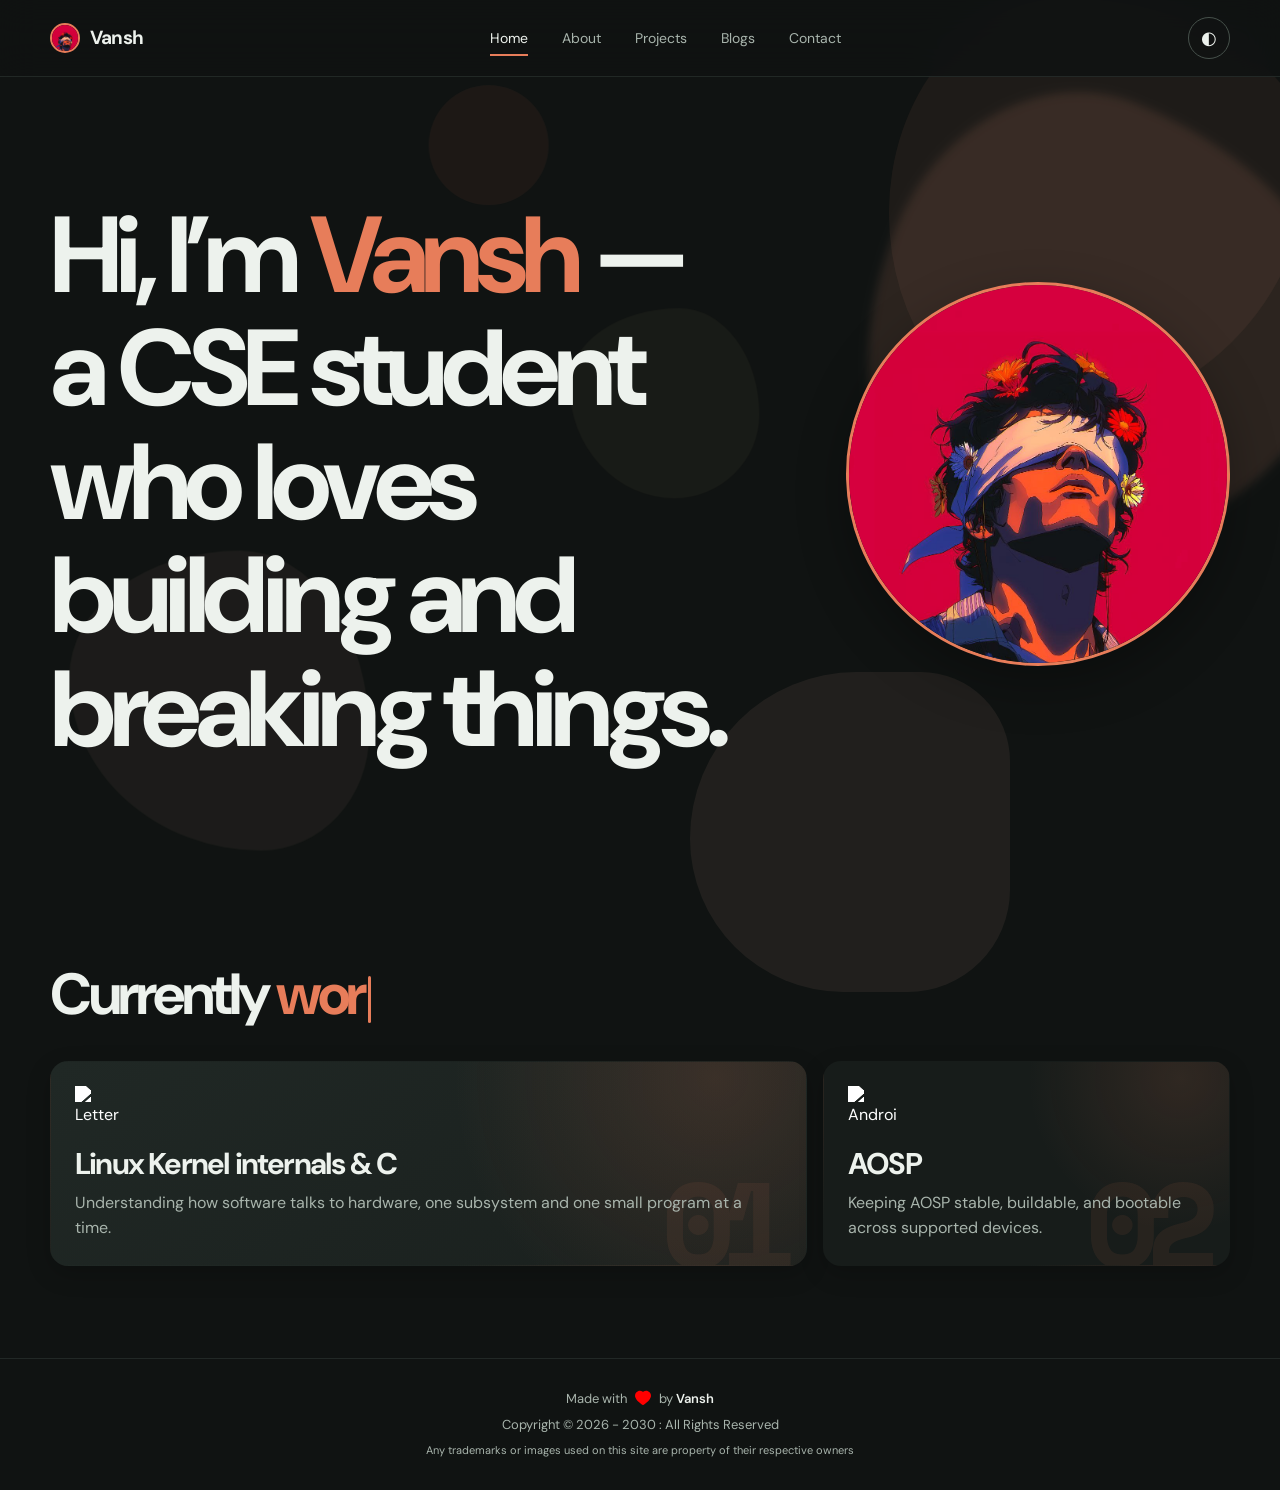
==== index.html @ 5b26e062 "feat: add pro typewriter animation to section headings - Refactor initTypewriter() into a generic da" ====
<!doctype html>
<html lang="en">
<head>
<meta charset="utf-8">
<meta name="viewport" content="width=device-width, initial-scale=1, viewport-fit=cover">
<title>Vansh</title>
<meta name="description" content="Z E U S is a systems developer learning C and Linux kernel internals.">
<meta property="og:title" content="Z E U S | Systems Developer">
<meta property="og:description" content="Diving into the Linux kernel, one C program at a time.">
<meta property="og:image" content="assets/og-image.svg">
<link rel="icon" href="assets/zeus.jpg">
<link rel="manifest" href="manifest.webmanifest">
<link rel="apple-touch-icon" href="assets/zeus.jpg">
<meta name="theme-color" content="#101312">
<link rel="preconnect" href="https://fonts.googleapis.com">
<link rel="preconnect" href="https://fonts.gstatic.com" crossorigin>
<link href="https://fonts.googleapis.com/css2?family=DM+Sans:wght@400;500;600;700&family=Space+Mono:wght@400;700&display=swap" rel="stylesheet">
<link rel="stylesheet" href="css/style.css">
</head>
<body>
<div class="preloader">
<div class="loader-mark">Loading</div>
</div>
<noscript><style>.preloader { display: none; }</style></noscript>
<header class="site-header">
<div class="container nav">
<a class="logo" href="index.html">
<img class="logo-image" src="assets/zeus.jpg" alt="">
Vansh</a>
<nav class="nav-links" aria-label="Primary">
<a href="index.html">Home</a>
<a href="about.html">About</a>
<a href="projects.html">Projects</a>
<a href="blogs.html">Blogs</a>
<a href="contact.html">Contact</a>
</nav>
<div class="nav-actions">
<button class="icon-btn theme-toggle" type="button" aria-label="Toggle light and dark theme">◐</button>
<button class="menu-btn" type="button" aria-label="Open menu" aria-expanded="false">☰</button>
</div>
</div>
</header>
<main>
<section class="hero container">
<img class="hero-profile" src="assets/zeus.jpg" alt="Zeus portrait">
<div class="hero-content">
<h1 class="reveal">Hi, I’m <span>Vansh</span> — a CSE student who loves building and breaking things.</h1>
</div>
</section>
<section class="section container">
<div class="section-head reveal">
<h2 data-typewriter='[{"text":"Currently "},{"text":"working","highlight":true},{"text":" on"}]'></h2>
</div>
<div class="current-grid">
<article class="product-card current-card feature reveal" data-index="01">
<img class="current-card-icon tech-image" src="https://cdn-icons-png.flaticon.com/128/9542/9542293.png" loading="lazy" alt="Letter C" title="Letter C" width="64" height="64">
<h3>Linux Kernel internals &amp; C</h3>
<p>Understanding how software talks to hardware, one subsystem and one small program at a time.</p>
</article>
<article class="product-card current-card reveal" data-index="02">
<img class="current-card-icon tech-image" src="https://cdn-icons-png.flaticon.com/128/25/25374.png" loading="lazy" alt="Android character symbol" title="Android character symbol" width="64" height="64">
<h3>AOSP</h3>
<p>Keeping AOSP stable, buildable, and bootable across supported devices.</p>
</article>
</div>
</section>
</main>
<footer class="site-footer">
<div class="container footer-inner">
<span class="footer-credit">Made with 
<svg viewBox="0 0 22 20" aria-hidden="true" focusable="false"><path d="M21.4355 4.2008C21.0952 3.41277 20.6045 2.69866 19.9908 2.09846C19.3767 1.49646 18.6526 1.01806 17.858 0.689276C17.034 0.346993 16.1503 0.171792 15.258 0.173846C14.0063 0.173846 12.785 0.516619 11.7236 1.16408C11.4697 1.31896 11.2285 1.48908 11 1.67443C10.7715 1.48908 10.5303 1.31896 10.2764 1.16408C9.21504 0.516619 7.99375 0.173846 6.74199 0.173846C5.84062 0.173846 4.96719 0.346502 4.14199 0.689276C3.34473 1.01935 2.62617 1.49416 2.00918 2.09846C1.39472 2.69798 0.90387 3.41226 0.564453 4.2008C0.211523 5.02092 0.03125 5.89182 0.03125 6.7881C0.03125 7.63361 0.203906 8.51467 0.54668 9.41096C0.833594 10.16 1.24492 10.9369 1.77051 11.7215C2.60332 12.9631 3.74844 14.258 5.17031 15.5707C7.52656 17.7467 9.85996 19.2498 9.95898 19.3108L10.5607 19.6967C10.8273 19.8668 11.1701 19.8668 11.4367 19.6967L12.0385 19.3108C12.1375 19.2473 14.4684 17.7467 16.8271 15.5707C18.249 14.258 19.3941 12.9631 20.227 11.7215C20.7525 10.9369 21.1664 10.16 21.4508 9.41096C21.7936 8.51467 21.9662 7.63361 21.9662 6.7881C21.9688 5.89182 21.7885 5.02092 21.4355 4.2008V4.2008Z" fill="#FF0000"></path></svg>
 by <strong>Vansh</strong></span>
<span>Copyright © 2026 - 2030 : All Rights Reserved</span>
<small>Any trademarks or images used on this site are property of their respective owners</small>
</div>
</footer>
<script src="js/main.js">
</script>
</body>
</html>
---- css/style.css ----
:root {
  --bg: #101312;
  --surface: #171c1a;
  --surface-2: #202825;
  --surface-3: #29312d;
  --on-surface: #edf2ed;
  --muted: #a8b4ac;
  --primary: #e77d5a;
  --primary-strong: #f19a78;
  --on-primary: #24130e;
  --secondary: #e1b09e;
  --tertiary: #d3c786;
  --outline: #46514b;
  --danger: #ffb4ab;
  --max: 1180px;
  --space-1: 8px;
  --space-2: 12px;
  --space-3: 16px;
  --space-4: 24px;
  --space-5: 32px;
  --space-6: 48px;
  --space-7: 72px;
  --radius-sm: 12px;
  --radius-md: 18px;
  --radius-lg: 28px;
  --shadow-1: 0 8px 24px rgba(0,0,0,.2);
  --shadow-2: 0 18px 50px rgba(0,0,0,.3);
  --ease: cubic-bezier(.22, .8, .2, 1);
}
[data-theme="light"] {
  --bg: #faf7f2;
  --surface: #ffffff;
  --surface-2: #e8eee7;
  --surface-3: #dce7db;
  --on-surface: #17201a;
  --muted: #5e6c62;
  --primary: #c85f3f;
  --primary-strong: #a84b31;
  --on-primary: #ffffff;
  --secondary: #9a5945;
  --tertiary: #766b29;
  --outline: #b4c0b5;
  --danger: #ba1a1a;
  --shadow-1: 0 8px 24px rgba(23,32,26,.1);
  --shadow-2: 0 18px 50px rgba(23,32,26,.14);
}
* { box-sizing: border-box; }
html { min-width: 100%; min-height: 100%; background: var(--bg); scroll-behavior: smooth; }
body { min-width: 100%; min-height: 100dvh; margin: 0; overflow-x: hidden; background: var(--bg); color: var(--on-surface); font-family: 'DM Sans', sans-serif; font-size: 16px; line-height: 1.6; transition: background-color .45s var(--ease), color .45s var(--ease); }
a { color: inherit; text-decoration: none; }
button, input, textarea { font: inherit; }
button { cursor: pointer; }
img { max-width: 100%; display: block; }
.container { width: min(calc(100% - 40px), var(--max)); margin: 0 auto; }
.site-header { position: sticky; top: 0; z-index: 20; border-bottom: 1px solid color-mix(in srgb, var(--outline) 35%, transparent); background: color-mix(in srgb, var(--bg) 84%, transparent); backdrop-filter: blur(18px); transition: background-color .45s var(--ease), border-color .45s var(--ease); }
.nav { min-height: 76px; display: flex; align-items: center; justify-content: space-between; gap: 24px; }
.logo { display: inline-flex; align-items: center; gap: 10px; font-weight: 700; letter-spacing: -.04em; font-size: 19px; }
.logo-image { width: 30px; height: 30px; border: 2px solid var(--primary); border-radius: 50%; object-fit: cover; object-position: center top; }
.nav-links { display: flex; align-items: center; gap: 6px; }
.nav-links a { position: relative; padding: 10px 14px; color: var(--muted); font-size: 14px; transition: color .25s; }
.nav-links a::after { content: ''; position: absolute; bottom: 3px; left: 14px; right: 14px; height: 2px; background: var(--primary); transform: scaleX(0); transform-origin: left; transition: transform .3s var(--ease); }
.nav-links a:hover, .nav-links a.active { color: var(--on-surface); }
.nav-links a.active::after, .nav-links a:hover::after { transform: scaleX(1); }
.nav-actions { display: flex; align-items: center; gap: 8px; }
.icon-btn, .menu-btn { width: 42px; height: 42px; border: 1px solid var(--outline); border-radius: 50%; display: grid; place-items: center; background: transparent; color: var(--on-surface); }
.icon-btn { font-size: 18px; }
.icon-btn, .menu-btn { transition: color .35s var(--ease), background-color .35s var(--ease), border-color .35s var(--ease), transform .35s var(--ease); }
.theme-toggle:hover { transform: rotate(90deg); }
.menu-btn { display: none; border-radius: 12px; font-size: 20px; }
main { position: relative; isolation: isolate; overflow: hidden; }
main::before, main::after { display: none; }
.ambient-stage { position: fixed; z-index: 0; inset: 0; overflow: hidden; pointer-events: none; }
.ambient-orb { position: absolute; pointer-events: none; will-change: transform; transform: translate3d(-50%, -50%, 0); }
.ambient-orb--primary { width: 420px; height: 420px; background: var(--primary-strong); opacity: .07; border-radius: 42% 58% 63% 37% / 51% 38% 62% 49%; }
.ambient-orb--secondary { width: 300px; height: 300px; background: var(--secondary); opacity: .055; border-radius: 57% 43% 36% 64% / 42% 61% 39% 58%; }
.ambient-orb--tertiary { width: 190px; height: 190px; background: var(--tertiary); opacity: .045; border-radius: 58% 42% 45% 55% / 40% 56% 44% 60%; }
.ambient-orb--accent { width: 120px; height: 120px; background: var(--primary); opacity: .06; border-radius: 50%; }
.cursor-cat { position: fixed; z-index: 15; top: 0; left: 0; width: 64px; height: 64px; pointer-events: none; opacity: 0; transform: translate3d(50vw, 52vh, 0); transition: opacity .35s var(--ease); will-change: transform; filter: drop-shadow(0 9px 8px rgba(0,0,0,.16)); }
.cursor-cat.is-visible { opacity: .96; }
.cat-sprite { display: block; width: 64px; height: 64px; background: url('../assets/neko.png') no-repeat 0 0 / 512px 256px; transform: translateY(var(--bounce, 0px)); image-rendering: pixelated; transition: filter .25s var(--ease); }
.cursor-cat.is-playing .cat-sprite { filter: brightness(1.12) drop-shadow(0 0 5px color-mix(in srgb, var(--primary) 38%, transparent)); }
.cat-body, .cat-head, .cat-tail, .cat-paw, .cat-ear, .cat-eye, .cat-nose, .cat-whiskers { position: absolute; display: block; }
.cat-body { left: 17px; bottom: 3px; width: 48px; height: 34px; border-radius: 48% 52% 42% 45%; background: var(--cat-fur); transform: translateY(var(--bounce, 0px)); }
.cat-body::before { content: ''; position: absolute; left: 8px; top: 7px; width: 21px; height: 12px; border-radius: 50%; background: color-mix(in srgb, var(--cat-fur) 70%, white); opacity: .25; transform: rotate(-18deg); }
.cat-head { left: 8px; top: 5px; width: 40px; height: 37px; border-radius: 47% 47% 45% 45%; background: var(--cat-fur); transform: translateY(calc(var(--bounce, 0px) * -.45)); }
.cat-ear { top: -10px; width: 20px; height: 21px; background: var(--cat-fur); clip-path: polygon(50% 0, 100% 100%, 0 100%); transform-origin: bottom center; }
.cat-ear::after { content: ''; position: absolute; left: 5px; top: 6px; width: 10px; height: 11px; background: var(--cat-ear); clip-path: polygon(50% 0, 100% 100%, 0 100%); }
.cat-ear--left { left: 1px; transform: rotate(-16deg); } .cat-ear--right { right: 1px; transform: rotate(16deg); }
.cat-eye { top: 17px; width: 6px; height: 8px; border-radius: 50%; background: var(--cat-ink); transform: translateX(var(--look-x, 0)); transition: transform .2s var(--ease); }
.cat-eye--left { left: 10px; } .cat-eye--right { right: 10px; }
.cat-nose { left: 17px; top: 26px; width: 7px; height: 5px; border-radius: 50% 50% 55% 55%; background: var(--cat-ear); }
.cat-whiskers { left: 13px; top: 28px; width: 28px; height: 1px; background: color-mix(in srgb, var(--cat-ink) 55%, transparent); transform: rotate(6deg); opacity: .6; }
.cat-whiskers::after { content: ''; position: absolute; top: 5px; left: -3px; width: 34px; height: 1px; background: inherit; transform: rotate(-12deg); }
.cat-paw { bottom: -3px; width: 15px; height: 10px; border-radius: 50%; background: var(--cat-fur); transform-origin: 50% 0; } .cat-paw--left { left: 6px; } .cat-paw--right { right: 6px; }
.cursor-cat.is-walking .cat-paw--left { animation: cat-step var(--walk-speed, .28s) ease-in-out infinite alternate; }
.cursor-cat.is-walking .cat-paw--right { animation: cat-step var(--walk-speed, .28s) ease-in-out .12s infinite alternate-reverse; }
.cursor-cat.is-playing .cat-tail { animation-duration: .7s; }
.cat-tail { z-index: -1; right: -1px; bottom: 12px; width: 35px; height: 39px; border: 7px solid var(--cat-fur); border-left-color: transparent; border-bottom-color: transparent; border-radius: 50%; transform: rotate(-18deg); transform-origin: 0 100%; animation: cat-tail-sway 3.8s ease-in-out infinite; }
.cursor-cat.is-blinking .cat-eye { height: 2px; top: 20px; border-radius: 4px; } .cursor-cat.is-curious .cat-ear--left { animation: cat-ear-twitch .42s ease-out; }
@keyframes cat-tail-sway { 0%, 100% { rotate: -4deg; } 50% { rotate: 8deg; } } @keyframes cat-ear-twitch { 45% { rotate: -28deg; } 75% { rotate: -10deg; } } @keyframes cat-step { from { translate: 0 0; rotate: -10deg; } to { translate: 0 -3px; rotate: 13deg; } }
main > * { position: relative; z-index: 1; }
.hero { position: relative; min-height: 680px; display: flex; align-items: center; padding: 100px 0 80px; }
.hero::before { content: ''; position: absolute; width: 460px; height: 460px; right: -100px; top: 30px; background: var(--primary-strong); opacity: .12; filter: blur(4px); border-radius: 38% 62% 64% 36% / 45% 38% 62% 55%; transform: translate3d(0, 0, 0) rotate(22deg); animation: float 10s ease-in-out infinite; will-change: transform; }
.hero::after { content: ''; position: absolute; width: 320px; height: 320px; right: 220px; bottom: -120px; background: var(--secondary); opacity: .08; border-radius: 65% 35% 40% 60%; animation: float 13s ease-in-out infinite reverse; will-change: transform; }
.hero-content { position: relative; z-index: 1; max-width: 700px; }
.hero-profile { position: absolute; z-index: 1; top: 50%; right: 0; width: clamp(240px, 30vw, 400px); aspect-ratio: 1; border: 3px solid var(--primary); border-radius: 50%; object-fit: cover; object-position: center 35%; box-shadow: var(--shadow-2); transform: translateY(-50%); }
.eyebrow, .kicker { display: inline-flex; align-items: center; gap: 9px; color: var(--primary); text-transform: uppercase; letter-spacing: .16em; font-size: 11px; font-weight: 700; }
.eyebrow::before { content: ''; width: 24px; height: 1px; background: var(--primary); }
h1, h2, h3, p { margin-top: 0; }
h1, h2, h3 { line-height: 1.05; letter-spacing: -.06em; }
h1 { max-width: 920px; margin: 22px 0 26px; font-size: clamp(52px, 9vw, 108px); font-weight: 700; }
h1 span { color: var(--primary); }
.hero-copy { max-width: 560px; color: var(--muted); font-size: 18px; }
.actions { display: flex; flex-wrap: wrap; gap: 12px; margin-top: 32px; }
.btn { position: relative; overflow: hidden; display: inline-flex; align-items: center; justify-content: center; gap: 9px; min-height: 48px; padding: 0 21px; border: 1px solid transparent; border-radius: 16px; font-weight: 700; font-size: 14px; background: color-mix(in srgb, var(--primary) 88%, transparent); backdrop-filter: blur(12px); -webkit-backdrop-filter: blur(12px); transition: transform .25s var(--ease), box-shadow .25s, background .25s; }
.btn:hover { transform: translateY(-3px); box-shadow: var(--shadow-1); }
.btn-primary { color: var(--on-primary); }
.btn-secondary { background: transparent; border-color: var(--outline); color: var(--on-surface); }
.btn-secondary:hover { background: var(--surface-2); }
.ripple { position: absolute; border-radius: 50%; background: currentColor; opacity: .25; transform: scale(0); animation: ripple .5s ease-out; pointer-events: none; }
.status-row { display: flex; flex-wrap: wrap; gap: 12px; margin-top: 64px; color: var(--muted); font-size: 13px; }
.status { display: inline-flex; align-items: center; gap: 8px; padding: 9px 13px; border: 1px solid var(--outline); border-radius: 100px; background: color-mix(in srgb, var(--surface) 70%, transparent); }
.status i { width: 7px; height: 7px; border-radius: 50%; background: var(--primary-strong); box-shadow: 0 0 0 4px color-mix(in srgb, var(--primary-strong) 18%, transparent); }
.section { padding: 92px 0; }
.section-head { display: flex; align-items: end; justify-content: space-between; gap: 24px; margin-bottom: 36px; }
.section-head h2 { margin-bottom: 0; font-size: clamp(34px, 5vw, 58px); }
.section-head h2 span { color: var(--primary); }
.section-head p { max-width: 380px; margin-bottom: 4px; color: var(--muted); }
.current-grid, .project-grid, .skill-grid, .gallery-grid { display: grid; gap: 16px; }
.current-grid { grid-template-columns: 1.3fr .7fr; }
.product-card { background: var(--surface); border: 1px solid color-mix(in srgb, var(--outline) 55%, transparent); border-radius: var(--radius-md); box-shadow: var(--shadow-1); transition: background-color .45s var(--ease), color .45s var(--ease), border-color .45s var(--ease), transform .35s var(--ease), box-shadow .35s var(--ease); }
.product-card:hover { transform: translateY(-6px); box-shadow: var(--shadow-2); }
.current-card { position: relative; isolation: isolate; overflow: hidden; display: flex; flex-direction: column; padding: 24px; min-height: 200px; border-color: transparent; background: radial-gradient(circle at 88% 8%, color-mix(in srgb, var(--primary) 12%, transparent), transparent 38%), var(--surface); animation: current-card-glow 3.8s ease-in-out infinite; }
.current-card > * { position: relative; z-index: 1; }
.current-card::after { content: attr(data-index); position: absolute; z-index: -1; right: 24px; bottom: -18px; color: var(--primary); font-family: 'Space Mono', monospace; font-size: 122px; font-weight: 700; line-height: 1; opacity: .08; letter-spacing: -.12em; transition: transform .45s var(--ease), opacity .45s var(--ease); }
.current-card:hover::after { opacity: .14; transform: translateY(-5px) rotate(-3deg); }
.current-card.feature { background: radial-gradient(circle at 88% 8%, color-mix(in srgb, var(--primary) 15%, transparent), transparent 38%), linear-gradient(145deg, var(--surface-2), color-mix(in srgb, var(--surface) 70%, var(--surface-2))); }
.current-card-icon { width: 48px; height: 48px; margin-bottom: 14px; object-fit: contain; align-self: flex-start; }
[data-theme="light"] .current-card { border: 0; background: linear-gradient(145deg, #dce9dc, #f7fbf6); box-shadow: 0 10px 28px rgba(23,32,26,.16); }
.card-label { color: var(--primary); font-size: 12px; text-transform: uppercase; letter-spacing: .12em; font-weight: 700; }
.current-card h3 { max-width: 390px; margin: 0 0 10px; font-size: 30px; }
.current-card p { color: var(--muted); margin-bottom: 0; }
.page-hero { padding: 94px 0 60px; }
.page-hero h1 { max-width: 760px; margin: 18px 0; font-size: clamp(50px, 8vw, 92px); }
.page-hero p { max-width: 560px; color: var(--muted); font-size: 18px; }
.blog-coming-soon { min-height: calc(100vh - 220px); display: flex; flex-direction: column; align-items: center; justify-content: center; padding-top: 80px; padding-bottom: 100px; text-align: center; }
.blog-coming-soon h1 { max-width: 850px; margin: 20px 0 18px; font-size: clamp(68px, 13vw, 170px); }
.blog-coming-soon h1 span { color: var(--primary); }
.blog-coming-soon p { max-width: 430px; margin: 0; color: var(--muted); font-size: 18px; }
.projects-page .page-hero { padding-bottom: 40px; }
.projects-page > main > .section { padding-top: 40px; }
.bio-layout { display: grid; grid-template-columns: .8fr 1.2fr; gap: 56px; align-items: start; }
.profile-placeholder { aspect-ratio: 4/5; border-radius: var(--radius-lg); background: var(--surface-3); overflow: hidden; box-shadow: var(--shadow-2); }
.profile-placeholder img { width: 100%; height: 100%; object-fit: cover; object-position: center; }
.bio { padding: 24px 0 24px 28px; border-left: 3px solid var(--primary); }
.bio h2 { font-size: 42px; margin: 0 0 20px; }
.bio p { max-width: 640px; margin-bottom: 20px; color: var(--on-surface); font-size: 18px; font-weight: 600; line-height: 1.75; }
.bio p:last-child { margin-bottom: 0; }
.skill-grid { grid-template-columns: repeat(2, 1fr); }
.skill { padding: 20px; }
.skill-top { display: flex; justify-content: space-between; margin-bottom: 12px; font-weight: 700; }
.skill-top span:last-child { color: var(--primary); font-size: 13px; }
.skill-top b { margin-left: 6px; color: var(--muted); font-family: 'Space Mono', monospace; font-size: 11px; font-weight: 400; }
.progress { height: 7px; border-radius: 10px; background: var(--surface-3); overflow: hidden; box-shadow: inset 0 1px 2px rgba(0,0,0,.16); }
.progress i { position: relative; display: block; height: 100%; width: 0; overflow: hidden; background: linear-gradient(90deg, var(--primary), var(--primary-strong)); border-radius: inherit; box-shadow: 0 0 14px color-mix(in srgb, var(--primary) 42%, transparent); transition: width 1.25s cubic-bezier(.16, 1, .3, 1) var(--bar-delay, 0ms); }
.progress i::after { content: ''; position: absolute; inset: 0; width: 45%; background: linear-gradient(90deg, transparent, rgba(255,255,255,.42), transparent); transform: translateX(-140%); animation: progress-sheen 1.4s ease-out calc(var(--bar-delay, 0ms) + 850ms) both; }
.tech-list { display: grid; grid-template-columns: repeat(5, minmax(0, 1fr)); gap: 12px; }
.tech { position: relative; display: flex; min-width: 0; min-height: 132px; flex-direction: column; align-items: center; justify-content: center; gap: 12px; padding: 20px 12px; color: var(--muted); text-align: center; overflow-wrap: anywhere; }
.tech[data-tooltip]::after { content: attr(data-tooltip); position: absolute; bottom: calc(100% - 4px); left: 50%; z-index: 3; padding: 7px 10px; border: 1px solid var(--outline); border-radius: 7px; background: var(--surface); color: var(--on-surface); font-size: 12px; font-weight: 700; line-height: 1; white-space: nowrap; opacity: 0; pointer-events: none; transform: translate(-50%, 5px); transition: opacity .2s var(--ease), transform .2s var(--ease); }
.tech[data-tooltip]:hover::after, .tech[data-tooltip]:focus-within::after { opacity: 1; transform: translate(-50%, 0); }
.tech .material-icons, .tech-icon { color: var(--on-surface); font-size: 38px; }
.tech-icon { width: 38px; height: 38px; fill: currentColor; }
.tech-image { object-fit: contain; }
.tech-image { filter: brightness(0) invert(1); mix-blend-mode: screen; }
[data-theme="light"] .tech-image { filter: none; mix-blend-mode: normal; }
.project-grid { grid-template-columns: minmax(0, 860px); }
.project-card { overflow: hidden; border: 1px solid transparent; border-radius: var(--radius-lg); transition: transform .55s cubic-bezier(.16, 1, .3, 1), box-shadow .55s cubic-bezier(.16, 1, .3, 1), border-color .55s ease; box-shadow: 0 12px 28px rgba(0,0,0,.08); }
.project-card:hover { transform: translateY(-8px); box-shadow: 0 24px 46px rgba(0,0,0,.16); border-color: color-mix(in srgb, var(--primary) 28%, transparent); }
.project-art { height: clamp(180px, 28vw, 300px); padding: 20px; display: flex; align-items: end; background: var(--surface-2); position: relative; overflow: hidden; transition: transform .45s ease, filter .45s ease; }
.project-card:hover .project-art { transform: scale(1.02); filter: saturate(1.04); }
.project-art::after { content: ''; position: absolute; inset: 0; background: linear-gradient(90deg, color-mix(in srgb, var(--surface) 72%, transparent), transparent 70%); pointer-events: none; }
.project-image { position: absolute; inset: 0; width: 100%; height: 100%; object-fit: contain; object-position: center; background: var(--surface-2); }
.project-card:nth-of-type(1) .project-art { background: #dfe7d9; }
.project-card:nth-of-type(1) .project-image { object-fit: cover; object-position: 50% 48%; transform: scale(1.08); filter: saturate(1.08) contrast(1.04) brightness(.98); }
.project-card:nth-of-type(2) .project-art { background: #d9d2c2; }
.project-card:nth-of-type(2) .project-image { object-fit: cover; object-position: 52% 38%; transform: scale(1.06); filter: saturate(.9) contrast(1.06) brightness(.96); }
.project-card:nth-of-type(3) .project-art { background: #0f1b2a; }
.project-card:nth-of-type(3) .project-image { object-fit: cover; object-position: 50% 42%; transform: scale(1.08); filter: saturate(1.1) contrast(1.08) brightness(.96); }
.project-art::before { content: ''; position: absolute; width: 180px; height: 180px; right: -20px; top: -40px; border-radius: 50%; background: var(--primary); opacity: .18; transition: transform .5s var(--ease); }
.project-card:hover .project-art::before { transform: scale(1.3); }
.project-number { position: relative; z-index: 2; font-size: 48px; font-weight: 700; letter-spacing: -.08em; color: var(--primary); }
.project-info { padding: 24px; font-size: 17px; }
.project-info .card-label { display: block; margin-bottom: 8px; color: var(--primary); font-size: 13px; font-weight: 800; letter-spacing: .12em; text-transform: uppercase; }
.project-info h3 { display: flex; align-items: center; gap: 10px; margin: 0 0 14px; color: var(--on-surface); font-size: clamp(36px, 4vw, 48px); font-weight: 700; line-height: 1.05; }
.project-info h3 .material-icons { flex: 0 0 auto; color: var(--primary); font-size: .65em; }
.project-name-accent { color: var(--primary); }
.project-title-base { color: var(--on-surface); }
.project-info p { color: var(--on-surface); font-size: 17px; font-weight: 500; line-height: 1.55; min-height: 68px; }
.project-info strong { color: var(--primary); font-weight: 700; }
.project-info .tag { font-size: 12px; font-weight: 700; }
.project-info > p { min-height: 0; }
.text-link { display: inline-flex; gap: 8px; margin-top: 20px; color: var(--primary); font-weight: 700; font-size: 15px; }
.text-link:hover { color: var(--on-surface); }
.todo { display: block; margin-top: 10px; color: var(--muted); font-family: 'Space Mono', monospace; font-size: 11px; }
.tags, .filter-bar { display: flex; gap: 7px; flex-wrap: wrap; }
.filter-bar { margin-bottom: 36px; }
.project-filter-label { color: var(--on-surface); font-size: clamp(30px, 4vw, 48px); font-weight: 700; line-height: 1.05; letter-spacing: -.06em; }
.project-filter-label span { color: var(--primary); }
.project-filter-label .typewriter-text { color: var(--on-surface) !important; }
.tag, .filter { padding: 6px 10px; border: 1px solid var(--outline); border-radius: 100px; color: var(--muted); font-size: 11px; }
.filter { padding: 8px 14px; border-radius: 8px; background: transparent; color: var(--on-surface); cursor: pointer; }
.filter.active, .filter:hover { background: var(--primary); color: var(--on-primary); border-color: var(--primary); }
.gallery-grid { grid-template-columns: repeat(12, 1fr); grid-auto-rows: 160px; }
.gallery-item { position: relative; grid-column: span 4; overflow: hidden; border-radius: var(--radius-md); cursor: pointer; background: var(--surface-2); }
.gallery-item.wide { grid-column: span 8; }
.gallery-item.tall { grid-row: span 2; }
.gallery-item::before { content: attr(data-title); position: absolute; z-index: 1; bottom: 16px; left: 18px; color: white; font-weight: 700; font-size: 14px; opacity: 0; transform: translateY(8px); transition: .3s var(--ease); }
.gallery-item::after { content: ''; position: absolute; inset: 0; background: linear-gradient(transparent 40%, rgba(0,0,0,.7)); opacity: 0; transition: .3s; }
.gallery-item:hover::before, .gallery-item:hover::after { opacity: 1; }
.gallery-art { width: 100%; height: 100%; transition: transform .5s var(--ease); display: grid; place-items: center; font-size: 54px; color: color-mix(in srgb, var(--on-surface) 75%, transparent); }
.gallery-item:hover .gallery-art { transform: scale(1.06); }
.art-one { background: #536b59; } .art-two { background: #8c5747; } .art-three { background: #626542; } .art-four { background: #385764; } .art-five { background: #6a536d; } .art-six { background: #5a655f; }
.lightbox { position: fixed; inset: 0; z-index: 50; display: none; place-items: center; padding: 20px; background: rgba(0,0,0,.82); }
.lightbox.open { display: grid; }
.lightbox-content { width: min(720px, 100%); padding: 34px; background: var(--surface); border-radius: var(--radius-lg); text-align: center; transition: background-color .45s var(--ease), color .45s var(--ease); }
.lightbox-content .gallery-art { height: 330px; border-radius: var(--radius-md); margin-bottom: 20px; }
.form-layout { display: grid; grid-template-columns: .7fr 1.3fr; gap: 70px; }
.contact-intro h2 { font-size: 44px; }
.contact-intro p { color: var(--muted); }
.socials { display: flex; gap: 10px; margin-top: 28px; }
.social { width: 42px; height: 42px; display: grid; place-items: center; border: 1px solid var(--outline); border-radius: 50%; color: var(--muted); transition: color .35s var(--ease), background-color .35s var(--ease), border-color .35s var(--ease), transform .35s var(--ease); }
.social svg { display: block; width: 20px; height: 20px; fill: currentColor; }
.social img { width: 20px; height: 20px; object-fit: cover; border-radius: 50%; }
.social:hover { color: var(--primary); border-color: var(--primary); transform: translateY(-3px); }
.contact-form { display: grid; gap: 18px; }
.field { position: relative; }
.field input, .field textarea { width: 100%; border: 1px solid var(--outline); border-radius: 14px; padding: 20px 16px 8px; outline: none; color: var(--on-surface); background: var(--surface); transition: color .45s var(--ease), background-color .45s var(--ease), border-color .25s var(--ease), box-shadow .25s var(--ease); }
.field textarea { min-height: 150px; resize: vertical; }
.field label { position: absolute; left: 16px; top: 14px; color: var(--muted); pointer-events: none; transition: .2s var(--ease); }
.field input:focus, .field textarea:focus { border-color: var(--primary); box-shadow: 0 0 0 3px color-mix(in srgb, var(--primary) 18%, transparent); }
.field input:focus + label, .field input:not(:placeholder-shown) + label, .field textarea:focus + label, .field textarea:not(:placeholder-shown) + label { top: 5px; font-size: 11px; color: var(--primary); }
.form-message { min-height: 24px; font-size: 14px; }
.form-message.success { color: var(--primary); } .form-message.error { color: var(--danger); }
.not-found { min-height: calc(100vh - 160px); display: grid; place-items: center; text-align: center; }
.not-found h1 { font-size: clamp(80px, 18vw, 190px); margin: 0; color: var(--primary); }
.not-found p { color: var(--muted); }
.site-footer { padding: 30px 0; border-top: 1px solid color-mix(in srgb, var(--outline) 35%, transparent); color: var(--muted); font-size: 13px; }
.footer-inner { display: flex; flex-direction: column; justify-content: center; gap: 6px; text-align: center; }
.footer-inner small { color: var(--muted); font-size: 11px; }
.footer-credit { color: var(--muted); font-size: 13px; }
.footer-credit svg { width: 16px; height: 16px; margin: 0 5px; vertical-align: -3px; transform-box: fill-box; transform-origin: center; animation: heartbeat 1.6s cubic-bezier(.4, 0, .2, 1) infinite; will-change: transform; }
.footer-inner strong { color: var(--on-surface); font-weight: 600; }
.reveal { opacity: 0; transform: translate3d(0, 28px, 0) scale(.98); filter: blur(4px) saturate(.72); transition: opacity .72s var(--ease), transform .72s var(--ease), filter .72s var(--ease); will-change: opacity, transform, filter; transition-delay: var(--reveal-delay, 0ms); }
.reveal.visible { opacity: 1; transform: none; filter: blur(0) saturate(1); }
.project-card.reveal { transform-origin: center bottom; }
.btn:focus-visible, .icon-btn:focus-visible, .menu-btn:focus-visible, .filter:focus-visible, .gallery-item:focus-visible, .social:focus-visible, .text-link:focus-visible { outline: 3px solid var(--tertiary); outline-offset: 3px; }
.preloader { position: fixed; inset: 0; z-index: 100; background: var(--bg); display: grid; place-items: center; transition: opacity .5s, visibility .5s; }
.preloader.done { opacity: 0; visibility: hidden; }
.loader-mark { color: var(--primary); font-weight: 700; letter-spacing: .12em; animation: pulse 1.2s ease-in-out infinite; }
.loader-mark::after { content: ''; display: inline-block; width: 1.5em; text-align: left; animation: loading-dots 1.2s steps(4, end) infinite; }
@keyframes pulse { 50% { opacity: .35; } } @keyframes loading-dots { 0%, 20% { content: ''; } 40% { content: '.'; } 60% { content: '..'; } 80%, 100% { content: '...'; } } @keyframes heartbeat { 0%, 100% { transform: scale(1); } 16% { transform: scale(1.22); } 30% { transform: scale(1); } 44% { transform: scale(1.12); } 58% { transform: scale(1); } } @keyframes progress-sheen { to { transform: translateX(300%); } } @keyframes current-card-glow { 0%, 100% { box-shadow: 0 12px 28px rgba(0,0,0,.08), 0 0 18px color-mix(in srgb, var(--primary) 4%, transparent); } 50% { box-shadow: 0 16px 32px rgba(0,0,0,.1), 0 0 30px color-mix(in srgb, var(--primary) 13%, transparent); } } @keyframes float { 0%, 100% { transform: translate3d(0, 0, 0) rotate(22deg); } 50% { transform: translate3d(-20px, 20px, 0) rotate(22deg); } } @keyframes ripple { to { transform: scale(4); opacity: 0; } }
/* Typewriter */
.typewriter-text { color: var(--on-surface) !important; }
.typewriter-text .tw-highlight { color: var(--primary); }
.typewriter-cursor { display: inline-block; width: 3px; height: .82em; margin-left: 4px; background: var(--primary); border-radius: 2px; vertical-align: middle; animation: tw-blink .9s step-start infinite; }
.typewriter-cursor.tw-typing { animation: none; opacity: 1; }
@keyframes tw-blink { 0%, 100% { opacity: 1; } 50% { opacity: 0; } }
@media (max-width: 1100px) and (min-width: 761px) {
  .current-grid { grid-template-columns: repeat(2, minmax(0, 1fr)); }
  .current-card { min-height: 0; padding: 20px; }
  .current-card h3 { font-size: 26px; }
  .hero-content { max-width: calc(100% - 340px); }
  .hero-profile { width: 240px; }
  .bio-layout { grid-template-columns: 1fr; }
  .profile-placeholder { max-width: 300px; margin-inline: auto; }
}
@media (max-width: 900px) {
  .container { width: min(calc(100% - 28px), var(--max)); }
  .cursor-cat { scale: .8; transform-origin: top left; }
  .menu-btn { display: grid; }
  .icon-btn:focus-visible, .menu-btn:focus-visible { outline: 0; box-shadow: 0 0 0 3px var(--tertiary); }
  .nav-links { position: absolute; top: 76px; left: 14px; right: 14px; display: grid; padding: 10px; background: var(--surface); border: 1px solid var(--outline); border-radius: 18px; box-shadow: var(--shadow-2); opacity: 0; transform: translateY(-10px); pointer-events: none; transition: .25s var(--ease); }
  .nav-links.open { opacity: 1; transform: none; pointer-events: auto; }
  .nav-links a { padding: 13px; }
  .nav-links a::after { display: none; }
  .hero { min-height: 0; flex-direction: column; align-items: stretch; padding-top: 64px; }
  .hero-content { max-width: 100%; }
  .hero-profile { position: relative; order: 2; top: auto; right: auto; bottom: auto; align-self: center; width: clamp(130px, 42vw, 170px); margin-top: 28px; opacity: .78; object-position: center 30%; transform: none; }
  [data-theme="light"] .hero-profile { opacity: 1; }
  h1 { font-size: clamp(48px, 15vw, 78px); }
  .section { padding: 65px 0; }
  .section-head { display: block; }
  .footer-inner { display: flex; align-items: center; gap: 8px; }
  .footer-inner > * { width: 100%; max-width: 340px; margin: 0; }
  .section-head p { margin-top: 15px; }
  .current-grid, .bio-layout, .form-layout { grid-template-columns: 1fr; gap: 25px; }
  .current-card { min-height: 0; padding: 20px; }
  .current-card h3 { font-size: clamp(24px, 7vw, 30px); }
  .project-grid, .skill-grid { grid-template-columns: 1fr; }
  .tech-list { grid-template-columns: repeat(2, minmax(0, 1fr)); }
  .tech-list.reveal { opacity: 1; transform: none; filter: none; }
  .project-info { padding: 20px; font-size: 16px; }
  .project-info h3 { font-size: 32px; }
  .project-info p { font-size: 16px; }
  .profile-placeholder { max-width: 300px; margin-inline: auto; }
  .bio { padding: 18px 0 18px 18px; }
  .bio p { font-size: 17px; }
  .gallery-grid { grid-auto-rows: 130px; }
  .gallery-item, .gallery-item.wide { grid-column: span 6; }
  .gallery-item.tall { grid-row: span 2; }
  .contact-intro h2 { font-size: 38px; }
  .footer-inner > * + * { margin-top: 8px; }
  .reveal { transform: translate3d(0, 16px, 0); filter: none; transition: opacity .45s var(--ease), transform .45s var(--ease); will-change: opacity, transform; transition-delay: 0ms; }
  .reveal.visible { filter: none; }
}
@media (max-width: 520px) {
  .tech-list { grid-template-columns: repeat(2, minmax(0, 1fr)); }
}
@media (max-width: 1024px), (pointer: coarse) {
  .ambient-stage, .hero::before, .hero::after { display: none; animation: none; }
}
@media (prefers-reduced-motion: reduce) { *, *::before, *::after { animation-duration: .01ms !important; transition-duration: .01ms !important; scroll-behavior: auto !important; } }
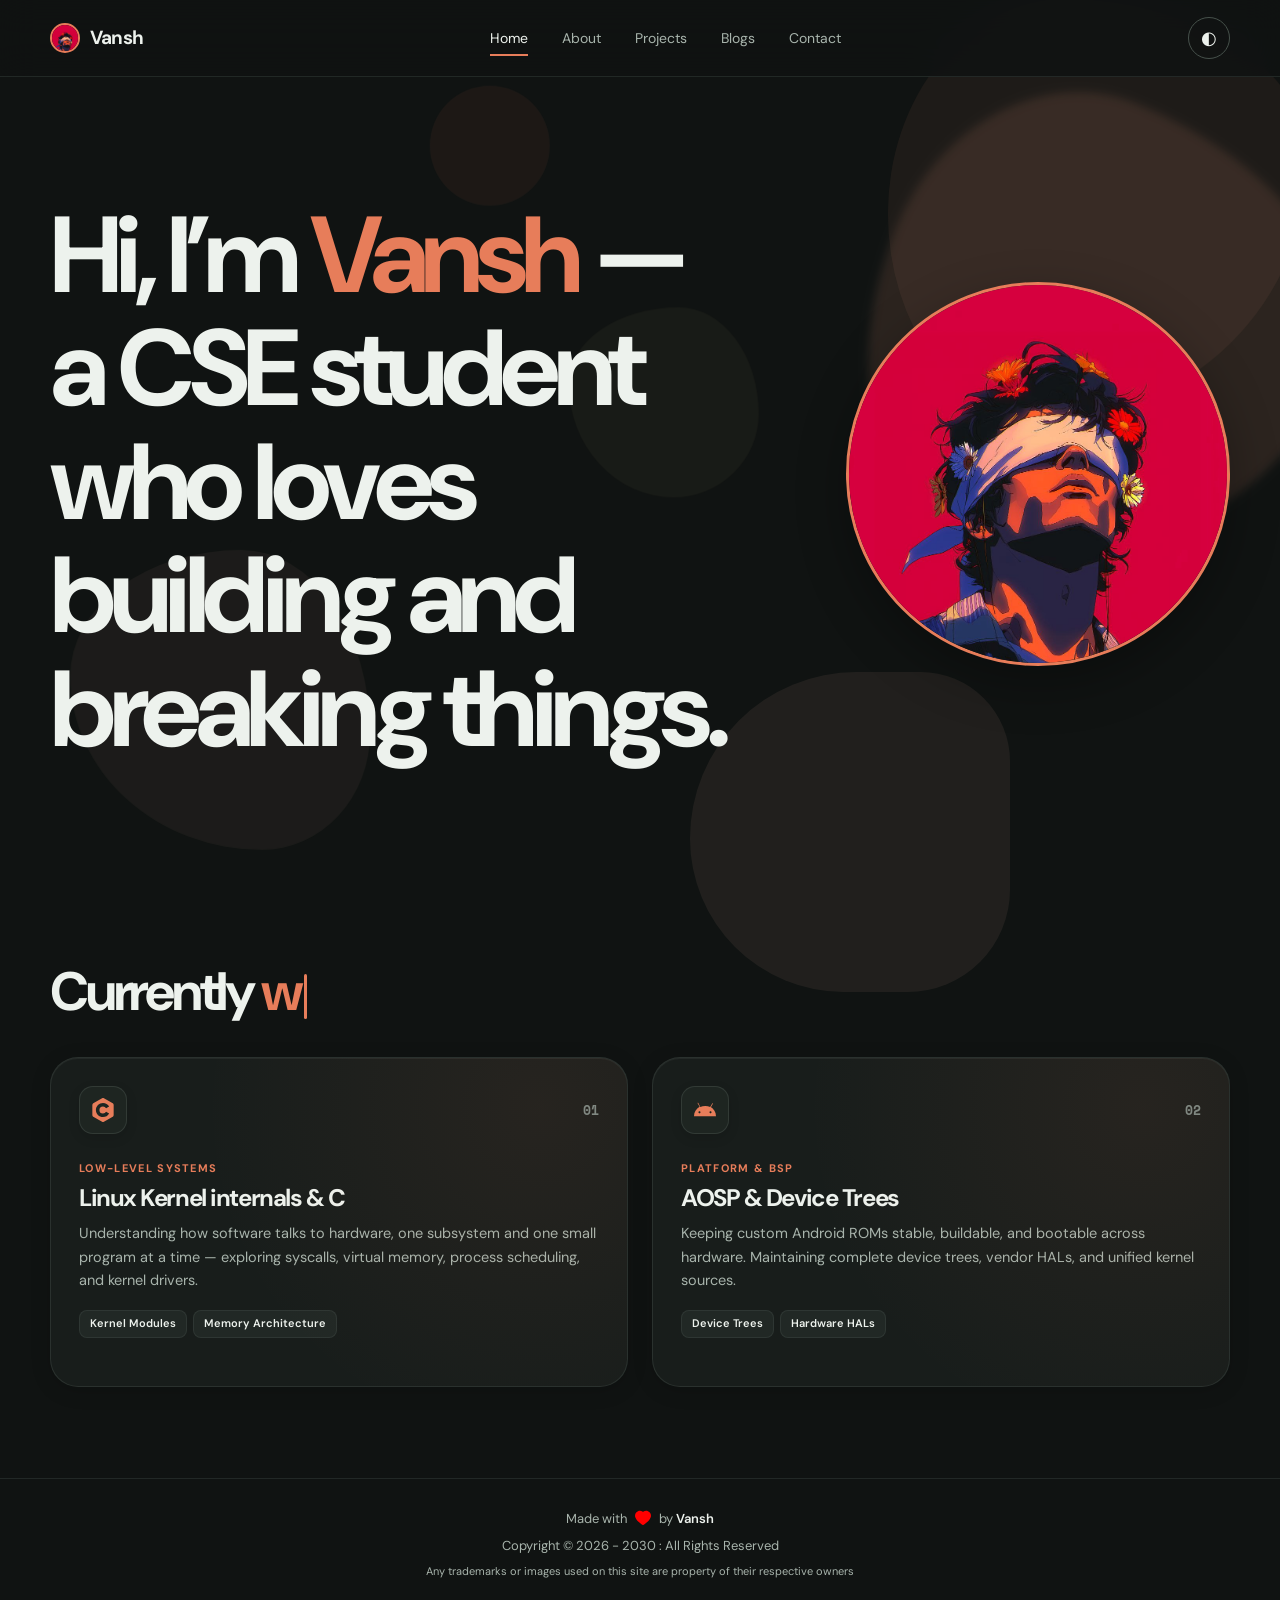
==== commit 310aa168: "feat: refresh current and project cards" ====
--- a/index.html
+++ b/index.html
@@ -53,14 +53,45 @@
 </div>
 <div class="current-grid">
 <article class="product-card current-card feature reveal" data-index="01">
-<img class="current-card-icon tech-image" src="https://cdn-icons-png.flaticon.com/128/9542/9542293.png" loading="lazy" alt="Letter C" title="Letter C" width="64" height="64">
+<div class="card-glass-glow" aria-hidden="true"></div>
+<div class="card-top-row">
+<div class="card-icon-badge" aria-hidden="true">
+<svg viewBox="0 0 24 24" class="card-svg-icon" fill="currentColor"><path d="M22.394 6c-.167-.29-.398-.543-.652-.69L12.926.22c-.509-.294-1.34-.294-1.848 0L2.26 5.31c-.508.293-.923 1.013-.923 1.6v10.18c0 .294.104.62.271.91.167.29.398.543.652.69l8.816 5.09c.508.293 1.34.293 1.848 0l8.816-5.09c.254-.147.485-.4.652-.69.167-.29.27-.616.27-.91V6.91c.003-.294-.1-.62-.268-.91zM12 19.11c-3.92 0-7.109-3.19-7.109-7.11 0-3.92 3.19-7.11 7.11-7.11a7.133 7.133 0 016.156 3.553l-3.076 1.78a3.567 3.567 0 00-3.08-1.78A3.56 3.56 0 008.444 12 3.56 3.56 0 0012 15.555a3.57 3.57 0 003.08-1.778l3.078 1.78A7.135 7.135 0 0112 19.11z"/></svg>
+</div>
+<div class="card-meta-badges">
+<span class="index-pill">01</span>
+</div>
+</div>
+<div class="card-content">
+<span class="card-kicker">Low-Level Systems</span>
 <h3>Linux Kernel internals &amp; C</h3>
-<p>Understanding how software talks to hardware, one subsystem and one small program at a time.</p>
+<p>Understanding how software talks to hardware, one subsystem and one small program at a time — exploring syscalls, virtual memory, process scheduling, and kernel drivers.</p>
+</div>
+<div class="card-chips">
+<span class="chip">Kernel Modules</span>
+<span class="chip">Memory Architecture</span>
+</div>
 </article>
+
 <article class="product-card current-card reveal" data-index="02">
-<img class="current-card-icon tech-image" src="https://cdn-icons-png.flaticon.com/128/25/25374.png" loading="lazy" alt="Android character symbol" title="Android character symbol" width="64" height="64">
-<h3>AOSP</h3>
-<p>Keeping AOSP stable, buildable, and bootable across supported devices.</p>
+<div class="card-glass-glow" aria-hidden="true"></div>
+<div class="card-top-row">
+<div class="card-icon-badge" aria-hidden="true">
+<svg viewBox="0 0 24 24" class="card-svg-icon" fill="currentColor"><path d="M17.523 15.3414c-.5511 0-.9993-.4486-.9993-.9997s.4482-.9993.9993-.9993c.551 0 .9993.4482.9993.9993.0001.5511-.4483.9997-.9993.9997m-11.046 0c-.5511 0-.9993-.4486-.9993-.9997s.4482-.9993.9993-.9993c.5511 0 .9993.4482.9993.9993 0 .5511-.4482.9997-.9993.9997m11.4045-6.02l1.996-3.4572c.1068-.1848.0435-.421-.1413-.5278-.1848-.1068-.421-.0435-.5278.1413l-2.0223 3.5028c-1.4883-.6808-3.1554-1.0772-4.945-1.0772-1.7897 0-3.4568.3964-4.9451 1.0772L5.293 4.9787c-.1068-.1848-.343-.2481-.5278-.1413-.1848.1068-.2481.343-.1413.5278l1.996 3.4572C3.197 10.7412 1 14.187 1 18.172h22c0-3.985-2.197-7.4308-5.6185-9.3506"/></svg>
+</div>
+<div class="card-meta-badges">
+<span class="index-pill">02</span>
+</div>
+</div>
+<div class="card-content">
+<span class="card-kicker">Platform &amp; BSP</span>
+<h3>AOSP &amp; Device Trees</h3>
+<p>Keeping custom Android ROMs stable, buildable, and bootable across hardware. Maintaining complete device trees, vendor HALs, and unified kernel sources.</p>
+</div>
+<div class="card-chips">
+<span class="chip">Device Trees</span>
+<span class="chip">Hardware HALs</span>
+</div>
 </article>
 </div>
 </section>
--- a/css/style.css
+++ b/css/style.css
@@ -122,24 +122,42 @@
 .status { display: inline-flex; align-items: center; gap: 8px; padding: 9px 13px; border: 1px solid var(--outline); border-radius: 100px; background: color-mix(in srgb, var(--surface) 70%, transparent); }
 .status i { width: 7px; height: 7px; border-radius: 50%; background: var(--primary-strong); box-shadow: 0 0 0 4px color-mix(in srgb, var(--primary-strong) 18%, transparent); }
 .section { padding: 92px 0; }
-.section-head { display: flex; align-items: end; justify-content: space-between; gap: 24px; margin-bottom: 36px; }
-.section-head h2 { margin-bottom: 0; font-size: clamp(34px, 5vw, 58px); }
+.section-head { display: flex; flex-direction: column; gap: 8px; margin-bottom: 36px; }
+.section-head h2 { margin-bottom: 0; font-size: clamp(34px, 5vw, 54px); }
 .section-head h2 span { color: var(--primary); }
-.section-head p { max-width: 380px; margin-bottom: 4px; color: var(--muted); }
-.current-grid, .project-grid, .skill-grid, .gallery-grid { display: grid; gap: 16px; }
-.current-grid { grid-template-columns: 1.3fr .7fr; }
-.product-card { background: var(--surface); border: 1px solid color-mix(in srgb, var(--outline) 55%, transparent); border-radius: var(--radius-md); box-shadow: var(--shadow-1); transition: background-color .45s var(--ease), color .45s var(--ease), border-color .45s var(--ease), transform .35s var(--ease), box-shadow .35s var(--ease); }
-.product-card:hover { transform: translateY(-6px); box-shadow: var(--shadow-2); }
-.current-card { position: relative; isolation: isolate; overflow: hidden; display: flex; flex-direction: column; padding: 24px; min-height: 200px; border-color: transparent; background: radial-gradient(circle at 88% 8%, color-mix(in srgb, var(--primary) 12%, transparent), transparent 38%), var(--surface); animation: current-card-glow 3.8s ease-in-out infinite; }
-.current-card > * { position: relative; z-index: 1; }
-.current-card::after { content: attr(data-index); position: absolute; z-index: -1; right: 24px; bottom: -18px; color: var(--primary); font-family: 'Space Mono', monospace; font-size: 122px; font-weight: 700; line-height: 1; opacity: .08; letter-spacing: -.12em; transition: transform .45s var(--ease), opacity .45s var(--ease); }
-.current-card:hover::after { opacity: .14; transform: translateY(-5px) rotate(-3deg); }
-.current-card.feature { background: radial-gradient(circle at 88% 8%, color-mix(in srgb, var(--primary) 15%, transparent), transparent 38%), linear-gradient(145deg, var(--surface-2), color-mix(in srgb, var(--surface) 70%, var(--surface-2))); }
-.current-card-icon { width: 48px; height: 48px; margin-bottom: 14px; object-fit: contain; align-self: flex-start; }
-[data-theme="light"] .current-card { border: 0; background: linear-gradient(145deg, #dce9dc, #f7fbf6); box-shadow: 0 10px 28px rgba(23,32,26,.16); }
-.card-label { color: var(--primary); font-size: 12px; text-transform: uppercase; letter-spacing: .12em; font-weight: 700; }
-.current-card h3 { max-width: 390px; margin: 0 0 10px; font-size: 30px; }
-.current-card p { color: var(--muted); margin-bottom: 0; }
+.section-sub { max-width: 580px; margin: 4px 0 0; color: var(--muted); font-size: 16px; line-height: 1.55; }
+.current-grid, .skill-grid, .gallery-grid { display: grid; gap: 20px; }
+.current-grid { grid-template-columns: repeat(2, minmax(0, 1fr)); gap: 24px; }
+.product-card { background: var(--surface); border: 1px solid color-mix(in srgb, var(--outline) 40%, transparent); border-radius: var(--radius-lg); box-shadow: var(--shadow-1); transition: background-color .45s var(--ease), color .45s var(--ease), border-color .4s var(--ease), transform .35s var(--ease), box-shadow .35s var(--ease); }
+
+/* Pro Current Card UI */
+.current-card { position: relative; isolation: isolate; overflow: hidden; display: flex; flex-direction: column; padding: 28px; border-radius: var(--radius-lg); background: color-mix(in srgb, var(--surface) 94%, var(--surface-2)); border: 1px solid color-mix(in srgb, var(--outline) 40%, transparent); box-shadow: 0 4px 20px rgba(0,0,0,.15), inset 0 1px 0 rgba(255,255,255,.05); transition: transform .4s var(--ease), box-shadow .4s var(--ease), border-color .4s var(--ease); }
+.current-card::before { content: ''; position: absolute; top: 0; left: 0; right: 0; height: 2px; background: linear-gradient(90deg, transparent, var(--primary), transparent); opacity: 0; transition: opacity .4s var(--ease); }
+.current-card:hover { transform: translateY(-6px); border-color: color-mix(in srgb, var(--primary) 50%, transparent); box-shadow: 0 18px 42px rgba(0,0,0,.28), 0 0 28px color-mix(in srgb, var(--primary) 12%, transparent); }
+.current-card:hover::before { opacity: 1; }
+.card-glass-glow { position: absolute; inset: 0; background: radial-gradient(circle at 85% 15%, color-mix(in srgb, var(--primary) 14%, transparent), transparent 60%); opacity: .5; pointer-events: none; transition: opacity .4s var(--ease); }
+.current-card:hover .card-glass-glow { opacity: 1; }
+.card-top-row { display: flex; align-items: center; justify-content: space-between; gap: 12px; margin-bottom: 20px; }
+.card-icon-badge { width: 48px; height: 48px; border-radius: 14px; display: grid; place-items: center; background: color-mix(in srgb, var(--surface-2) 75%, transparent); border: 1px solid color-mix(in srgb, var(--outline) 50%, transparent); color: var(--primary); box-shadow: 0 4px 12px rgba(0,0,0,.12); }
+.card-svg-icon { width: 24px; height: 24px; }
+.card-meta-badges { display: flex; align-items: center; gap: 8px; }
+.status-pill { display: inline-flex; align-items: center; gap: 6px; padding: 5px 12px; border-radius: 999px; font-size: 11px; font-weight: 700; letter-spacing: .02em; background: color-mix(in srgb, var(--surface-2) 80%, transparent); border: 1px solid color-mix(in srgb, var(--outline) 45%, transparent); color: var(--on-surface); }
+.status-dot { width: 7px; height: 7px; border-radius: 50%; background: #4ade80; box-shadow: 0 0 8px #4ade80; animation: status-pulse 2s ease-in-out infinite; }
+@keyframes status-pulse { 0%, 100% { opacity: 1; transform: scale(1); } 50% { opacity: .4; transform: scale(.85); } }
+.status-pill.official .status-dot { background: var(--primary); box-shadow: 0 0 8px var(--primary); }
+.index-pill { font-family: 'Space Mono', monospace; font-size: 13px; font-weight: 700; color: var(--muted); opacity: .7; }
+.card-kicker { display: inline-block; font-size: 11px; font-weight: 700; letter-spacing: .12em; text-transform: uppercase; color: var(--primary); margin-bottom: 6px; }
+.current-card h3 { font-size: 24px; line-height: 1.2; margin: 0 0 10px; font-weight: 700; }
+.current-card p { font-size: 14.5px; line-height: 1.6; color: var(--muted); margin: 0 0 18px; }
+.card-chips { display: flex; flex-wrap: wrap; gap: 6px; margin-bottom: 20px; margin-top: auto; }
+.chip { padding: 4px 10px; border-radius: 8px; font-size: 11px; font-weight: 600; background: color-mix(in srgb, var(--surface-3) 60%, transparent); border: 1px solid color-mix(in srgb, var(--outline) 35%, transparent); color: var(--on-surface); transition: border-color .2s, background .2s; }
+.current-card:hover .chip { border-color: color-mix(in srgb, var(--primary) 35%, transparent); }
+.card-footer { display: flex; align-items: center; justify-content: space-between; gap: 8px; padding-top: 14px; border-top: 1px solid color-mix(in srgb, var(--outline) 30%, transparent); font-size: 12px; color: var(--muted); }
+.footer-telemetry code { font-family: 'Space Mono', monospace; color: var(--primary); font-weight: 700; font-size: 11px; }
+.footer-arrow { font-size: 15px; color: var(--primary); transition: transform .25s var(--ease); }
+.current-card:hover .footer-arrow { transform: translateX(4px); }
+
+/* Restored Page & Section Styles */
 .page-hero { padding: 94px 0 60px; }
 .page-hero h1 { max-width: 760px; margin: 18px 0; font-size: clamp(50px, 8vw, 92px); }
 .page-hero p { max-width: 560px; color: var(--muted); font-size: 18px; }
@@ -173,43 +191,55 @@
 .tech-image { object-fit: contain; }
 .tech-image { filter: brightness(0) invert(1); mix-blend-mode: screen; }
 [data-theme="light"] .tech-image { filter: none; mix-blend-mode: normal; }
-.project-grid { grid-template-columns: minmax(0, 860px); }
-.project-card { overflow: hidden; border: 1px solid transparent; border-radius: var(--radius-lg); transition: transform .55s cubic-bezier(.16, 1, .3, 1), box-shadow .55s cubic-bezier(.16, 1, .3, 1), border-color .55s ease; box-shadow: 0 12px 28px rgba(0,0,0,.08); }
-.project-card:hover { transform: translateY(-8px); box-shadow: 0 24px 46px rgba(0,0,0,.16); border-color: color-mix(in srgb, var(--primary) 28%, transparent); }
-.project-art { height: clamp(180px, 28vw, 300px); padding: 20px; display: flex; align-items: end; background: var(--surface-2); position: relative; overflow: hidden; transition: transform .45s ease, filter .45s ease; }
-.project-card:hover .project-art { transform: scale(1.02); filter: saturate(1.04); }
-.project-art::after { content: ''; position: absolute; inset: 0; background: linear-gradient(90deg, color-mix(in srgb, var(--surface) 72%, transparent), transparent 70%); pointer-events: none; }
-.project-image { position: absolute; inset: 0; width: 100%; height: 100%; object-fit: contain; object-position: center; background: var(--surface-2); }
-.project-card:nth-of-type(1) .project-art { background: #dfe7d9; }
-.project-card:nth-of-type(1) .project-image { object-fit: cover; object-position: 50% 48%; transform: scale(1.08); filter: saturate(1.08) contrast(1.04) brightness(.98); }
-.project-card:nth-of-type(2) .project-art { background: #d9d2c2; }
-.project-card:nth-of-type(2) .project-image { object-fit: cover; object-position: 52% 38%; transform: scale(1.06); filter: saturate(.9) contrast(1.06) brightness(.96); }
-.project-card:nth-of-type(3) .project-art { background: #0f1b2a; }
-.project-card:nth-of-type(3) .project-image { object-fit: cover; object-position: 50% 42%; transform: scale(1.08); filter: saturate(1.1) contrast(1.08) brightness(.96); }
-.project-art::before { content: ''; position: absolute; width: 180px; height: 180px; right: -20px; top: -40px; border-radius: 50%; background: var(--primary); opacity: .18; transition: transform .5s var(--ease); }
-.project-card:hover .project-art::before { transform: scale(1.3); }
-.project-number { position: relative; z-index: 2; font-size: 48px; font-weight: 700; letter-spacing: -.08em; color: var(--primary); }
-.project-info { padding: 24px; font-size: 17px; }
-.project-info .card-label { display: block; margin-bottom: 8px; color: var(--primary); font-size: 13px; font-weight: 800; letter-spacing: .12em; text-transform: uppercase; }
-.project-info h3 { display: flex; align-items: center; gap: 10px; margin: 0 0 14px; color: var(--on-surface); font-size: clamp(36px, 4vw, 48px); font-weight: 700; line-height: 1.05; }
-.project-info h3 .material-icons { flex: 0 0 auto; color: var(--primary); font-size: .65em; }
+
+/* Pro Project Card UI */
+.project-grid { display: grid; grid-template-columns: repeat(auto-fit, minmax(min(100%, 340px), 1fr)); gap: 28px; }
+.project-card { position: relative; display: flex; flex-direction: column; border-radius: var(--radius-lg); background: color-mix(in srgb, var(--surface) 94%, var(--surface-2)); border: 1px solid color-mix(in srgb, var(--outline) 40%, transparent); box-shadow: 0 8px 24px rgba(0,0,0,.12), inset 0 1px 0 rgba(255,255,255,.05); overflow: hidden; transition: transform .45s var(--ease), box-shadow .45s var(--ease), border-color .45s var(--ease); }
+.project-card:hover { transform: translateY(-8px); border-color: color-mix(in srgb, var(--primary) 55%, transparent); box-shadow: 0 24px 50px rgba(0,0,0,.26), 0 0 32px color-mix(in srgb, var(--primary) 14%, transparent); }
+.project-art { position: relative; height: 210px; width: 100%; overflow: hidden; background: var(--surface-2); }
+.project-image { width: 100%; height: 100%; object-fit: cover; object-position: center; transition: transform .6s cubic-bezier(.16, 1, .3, 1), filter .4s ease; }
+.project-card:hover .project-image { transform: scale(1.05); }
+.project-art-overlay { position: absolute; inset: 0; background: linear-gradient(180deg, rgba(16,19,18,.15) 0%, rgba(16,19,18,.8) 100%); pointer-events: none; }
+[data-theme="light"] .project-art-overlay { background: linear-gradient(180deg, rgba(255,255,255,.05) 0%, rgba(23,32,26,.65) 100%); }
+.project-art-badges { position: absolute; inset: 16px; display: flex; justify-content: space-between; align-items: flex-start; pointer-events: none; z-index: 2; }
+.project-type-badge { padding: 5px 12px; border-radius: 999px; font-size: 11px; font-weight: 700; letter-spacing: .02em; background: rgba(16, 19, 18, 0.76); backdrop-filter: blur(10px); -webkit-backdrop-filter: blur(10px); border: 1px solid rgba(255, 255, 255, 0.16); color: #edf2ed; box-shadow: 0 4px 12px rgba(0,0,0,.3); }
+.project-number { font-family: 'Space Mono', monospace; font-size: 26px; font-weight: 700; color: #ffffff; text-shadow: 0 2px 10px rgba(0,0,0,.6); }
+.project-info { display: flex; flex-direction: column; padding: 26px; flex-grow: 1; }
+.project-header { margin-bottom: 14px; }
+.project-kicker { display: block; font-size: 11px; font-weight: 700; letter-spacing: .12em; text-transform: uppercase; color: var(--primary); margin-bottom: 4px; }
+.project-info h3 { display: flex; align-items: center; gap: 8px; font-size: 24px; font-weight: 700; margin: 0 0 8px; line-height: 1.2; }
+.project-info h3 .material-icons { font-size: 22px; color: var(--primary); }
 .project-name-accent { color: var(--primary); }
-.project-title-base { color: var(--on-surface); }
-.project-info p { color: var(--on-surface); font-size: 17px; font-weight: 500; line-height: 1.55; min-height: 68px; }
-.project-info strong { color: var(--primary); font-weight: 700; }
-.project-info .tag { font-size: 12px; font-weight: 700; }
-.project-info > p { min-height: 0; }
-.text-link { display: inline-flex; gap: 8px; margin-top: 20px; color: var(--primary); font-weight: 700; font-size: 15px; }
-.text-link:hover { color: var(--on-surface); }
-.todo { display: block; margin-top: 10px; color: var(--muted); font-family: 'Space Mono', monospace; font-size: 11px; }
-.tags, .filter-bar { display: flex; gap: 7px; flex-wrap: wrap; }
-.filter-bar { margin-bottom: 36px; }
-.project-filter-label { color: var(--on-surface); font-size: clamp(30px, 4vw, 48px); font-weight: 700; line-height: 1.05; letter-spacing: -.06em; }
+.project-device-tag { display: inline-block; padding: 3px 9px; border-radius: 6px; font-size: 11.5px; font-weight: 600; background: color-mix(in srgb, var(--primary) 12%, transparent); color: var(--primary); border: 1px solid color-mix(in srgb, var(--primary) 25%, transparent); }
+.project-description { font-size: 14.5px; line-height: 1.6; color: var(--muted); margin: 0 0 16px; }
+.project-description strong { color: var(--on-surface); }
+.project-highlights { list-style: none; padding: 0; margin: 0 0 20px; display: flex; flex-direction: column; gap: 7px; }
+.project-highlights li { position: relative; padding-left: 18px; font-size: 13px; line-height: 1.5; color: color-mix(in srgb, var(--on-surface) 88%, transparent); }
+.project-highlights li::before { content: '▹'; position: absolute; left: 0; top: 0; color: var(--primary); font-weight: 700; font-size: 13px; }
+.project-info .tags { margin-top: auto; margin-bottom: 20px; gap: 6px; }
+.project-info .tag { padding: 4px 10px; border-radius: 6px; font-size: 11px; font-weight: 700; background: color-mix(in srgb, var(--surface-3) 55%, transparent); border: 1px solid color-mix(in srgb, var(--outline) 35%, transparent); color: var(--on-surface); }
+.project-card-footer { display: flex; align-items: center; justify-content: space-between; gap: 12px; padding-top: 16px; border-top: 1px solid color-mix(in srgb, var(--outline) 30%, transparent); }
+.project-status-note { display: inline-flex; align-items: center; gap: 6px; font-size: 12px; font-weight: 600; color: var(--muted); }
+.project-link-btn { display: inline-flex; align-items: center; gap: 4px; padding: 6px 14px; border-radius: 999px; font-size: 12px; font-weight: 700; background: color-mix(in srgb, var(--primary) 14%, transparent); color: var(--primary); border: 1px solid color-mix(in srgb, var(--primary) 28%, transparent); transition: background .2s var(--ease), color .2s var(--ease), transform .2s var(--ease), border-color .2s; }
+.project-link-btn:hover { background: var(--primary); color: var(--on-primary); border-color: var(--primary); transform: translateY(-2px); }
+
+/* Light Theme Card Polish */
+[data-theme="light"] .current-card,
+[data-theme="light"] .project-card { background: #ffffff; border-color: color-mix(in srgb, var(--outline) 60%, transparent); box-shadow: 0 4px 20px rgba(23, 32, 26, 0.06); }
+[data-theme="light"] .current-card:hover,
+[data-theme="light"] .project-card:hover { box-shadow: 0 20px 40px rgba(23, 32, 26, 0.12); border-color: var(--primary); }
+[data-theme="light"] .current-card { border: 1px solid color-mix(in srgb, var(--outline) 60%, transparent); }
+[data-theme="light"] .card-icon-badge { background: color-mix(in srgb, var(--surface-2) 60%, white); }
+
+/* Filter Bar & Header */
+.filter-header { margin-bottom: 16px; min-height: 1.2em; display: flex; align-items: baseline; }
+.filter-bar { display: flex; gap: 8px; flex-wrap: wrap; margin-bottom: 36px; }
+.project-filter-label { color: var(--on-surface); font-size: clamp(30px, 4vw, 48px); font-weight: 700; line-height: 1.05; letter-spacing: -.06em; min-height: 1.1em; display: inline-flex; align-items: baseline; }
 .project-filter-label span { color: var(--primary); }
 .project-filter-label .typewriter-text { color: var(--on-surface) !important; }
 .tag, .filter { padding: 6px 10px; border: 1px solid var(--outline); border-radius: 100px; color: var(--muted); font-size: 11px; }
-.filter { padding: 8px 14px; border-radius: 8px; background: transparent; color: var(--on-surface); cursor: pointer; }
-.filter.active, .filter:hover { background: var(--primary); color: var(--on-primary); border-color: var(--primary); }
+.filter { padding: 8px 16px; border-radius: 999px; background: color-mix(in srgb, var(--surface-2) 60%, transparent); color: var(--on-surface); cursor: pointer; font-size: 13px; font-weight: 600; transition: background-color .25s var(--ease), color .25s var(--ease), border-color .25s var(--ease), transform .2s var(--ease); }
+.filter.active, .filter:hover { background: var(--primary); color: var(--on-primary); border-color: var(--primary); transform: translateY(-1px); }
 .gallery-grid { grid-template-columns: repeat(12, 1fr); grid-auto-rows: 160px; }
 .gallery-item { position: relative; grid-column: span 4; overflow: hidden; border-radius: var(--radius-md); cursor: pointer; background: var(--surface-2); }
 .gallery-item.wide { grid-column: span 8; }
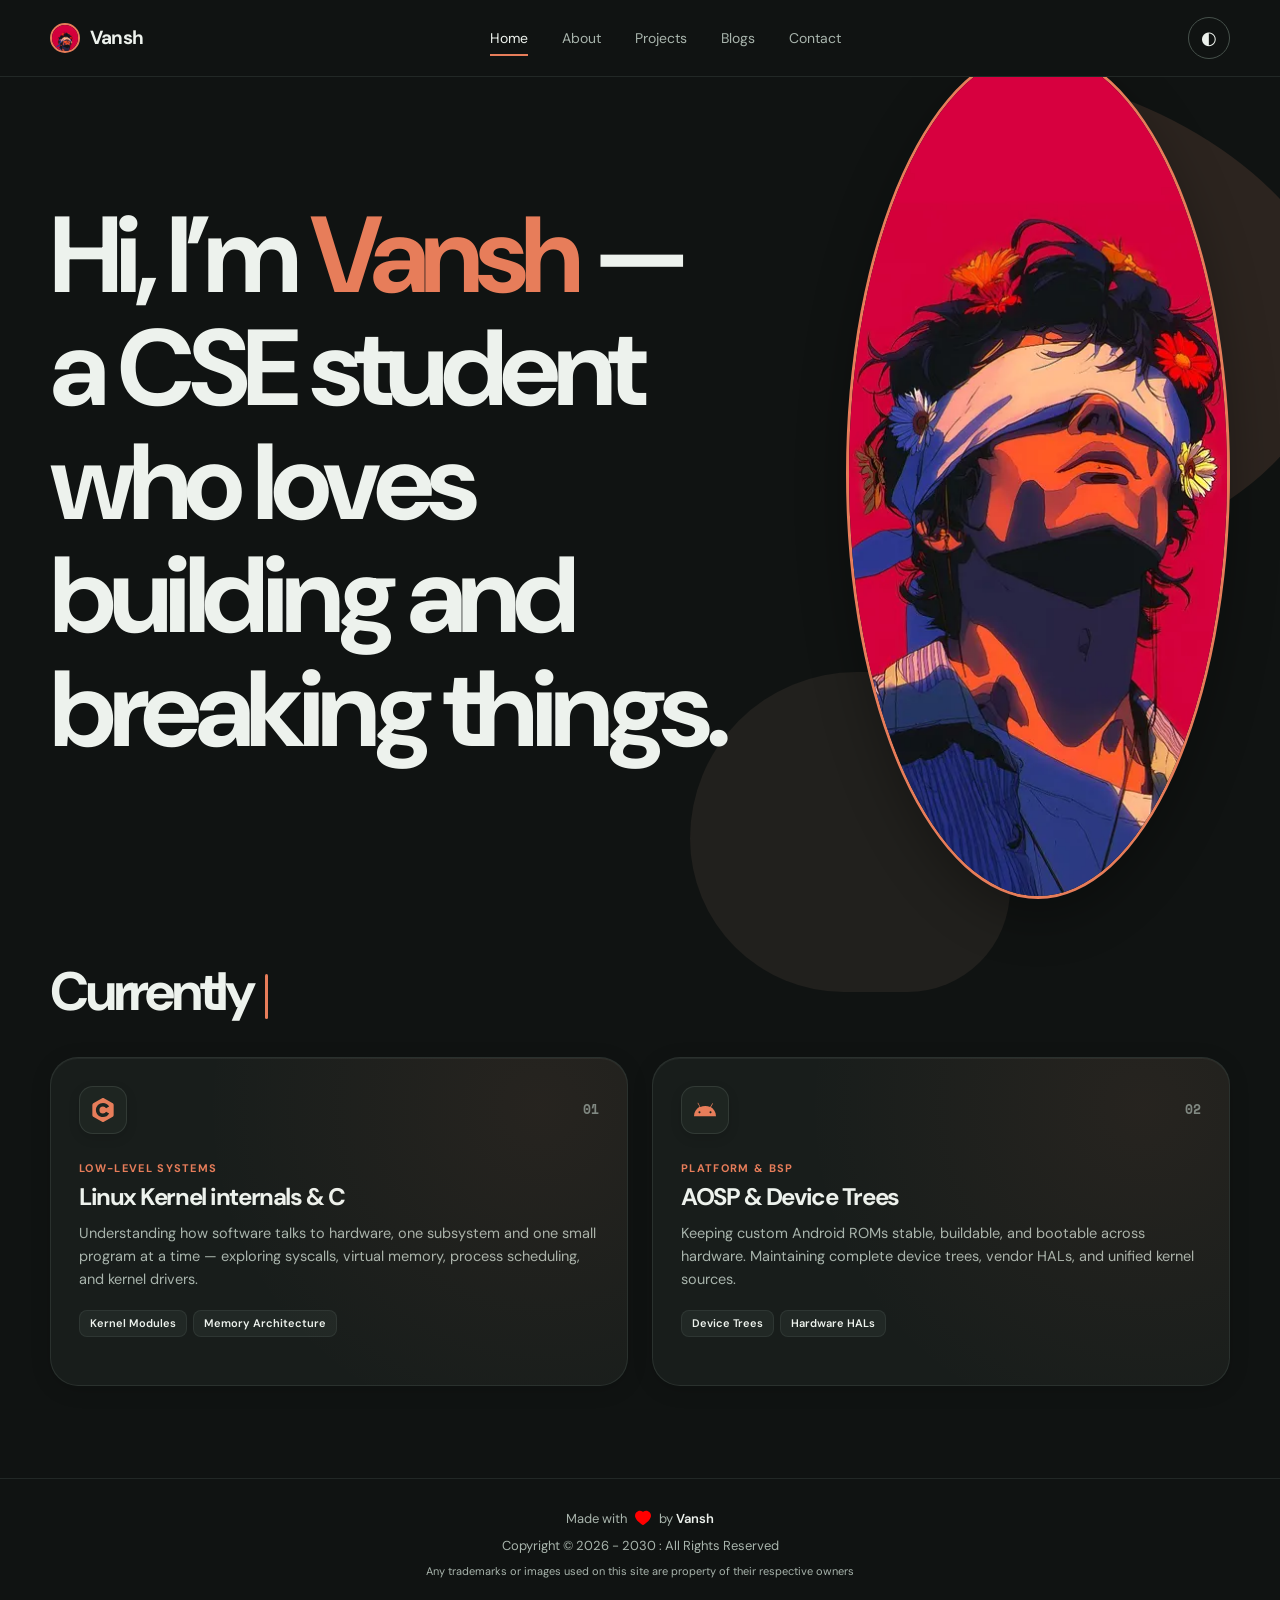
==== commit 7fa54c1b: "perf: optimize site assets and animations Signed-off-by: Z E U S <iamdrzeus14@gmail.com>" ====
--- a/index.html
+++ b/index.html
@@ -25,7 +25,7 @@
 <header class="site-header">
 <div class="container nav">
 <a class="logo" href="index.html">
-<img class="logo-image" src="assets/zeus.jpg" alt="">
+<img class="logo-image" src="assets/zeus.webp" alt="" width="30" height="30" decoding="async">
 Vansh</a>
 <nav class="nav-links" aria-label="Primary">
 <a href="index.html">Home</a>
@@ -42,7 +42,7 @@
 </header>
 <main>
 <section class="hero container">
-<img class="hero-profile" src="assets/zeus.jpg" alt="Zeus portrait">
+<img class="hero-profile" src="assets/zeus.webp" alt="Zeus portrait" width="640" height="850" fetchpriority="high" decoding="async">
 <div class="hero-content">
 <h1 class="reveal">Hi, I’m <span>Vansh</span> — a CSE student who loves building and breaking things.</h1>
 </div>
--- a/css/style.css
+++ b/css/style.css
@@ -52,7 +52,7 @@
 button { cursor: pointer; }
 img { max-width: 100%; display: block; }
 .container { width: min(calc(100% - 40px), var(--max)); margin: 0 auto; }
-.site-header { position: sticky; top: 0; z-index: 20; border-bottom: 1px solid color-mix(in srgb, var(--outline) 35%, transparent); background: color-mix(in srgb, var(--bg) 84%, transparent); backdrop-filter: blur(18px); transition: background-color .45s var(--ease), border-color .45s var(--ease); }
+.site-header { position: sticky; top: 0; z-index: 20; border-bottom: 1px solid color-mix(in srgb, var(--outline) 35%, transparent); background: var(--bg); transition: background-color .25s var(--ease), border-color .25s var(--ease); }
 .nav { min-height: 76px; display: flex; align-items: center; justify-content: space-between; gap: 24px; }
 .logo { display: inline-flex; align-items: center; gap: 10px; font-weight: 700; letter-spacing: -.04em; font-size: 19px; }
 .logo-image { width: 30px; height: 30px; border: 2px solid var(--primary); border-radius: 50%; object-fit: cover; object-position: center top; }
@@ -69,13 +69,7 @@
 .menu-btn { display: none; border-radius: 12px; font-size: 20px; }
 main { position: relative; isolation: isolate; overflow: hidden; }
 main::before, main::after { display: none; }
-.ambient-stage { position: fixed; z-index: 0; inset: 0; overflow: hidden; pointer-events: none; }
-.ambient-orb { position: absolute; pointer-events: none; will-change: transform; transform: translate3d(-50%, -50%, 0); }
-.ambient-orb--primary { width: 420px; height: 420px; background: var(--primary-strong); opacity: .07; border-radius: 42% 58% 63% 37% / 51% 38% 62% 49%; }
-.ambient-orb--secondary { width: 300px; height: 300px; background: var(--secondary); opacity: .055; border-radius: 57% 43% 36% 64% / 42% 61% 39% 58%; }
-.ambient-orb--tertiary { width: 190px; height: 190px; background: var(--tertiary); opacity: .045; border-radius: 58% 42% 45% 55% / 40% 56% 44% 60%; }
-.ambient-orb--accent { width: 120px; height: 120px; background: var(--primary); opacity: .06; border-radius: 50%; }
-.cursor-cat { position: fixed; z-index: 15; top: 0; left: 0; width: 64px; height: 64px; pointer-events: none; opacity: 0; transform: translate3d(50vw, 52vh, 0); transition: opacity .35s var(--ease); will-change: transform; filter: drop-shadow(0 9px 8px rgba(0,0,0,.16)); }
+.cursor-cat { position: fixed; z-index: 15; top: 0; left: 0; width: 64px; height: 64px; pointer-events: none; opacity: 0; transform: translate3d(50vw, 52vh, 0); transition: opacity .35s var(--ease); filter: drop-shadow(0 9px 8px rgba(0,0,0,.16)); }
 .cursor-cat.is-visible { opacity: .96; }
 .cat-sprite { display: block; width: 64px; height: 64px; background: url('../assets/neko.png') no-repeat 0 0 / 512px 256px; transform: translateY(var(--bounce, 0px)); image-rendering: pixelated; transition: filter .25s var(--ease); }
 .cursor-cat.is-playing .cat-sprite { filter: brightness(1.12) drop-shadow(0 0 5px color-mix(in srgb, var(--primary) 38%, transparent)); }
@@ -96,12 +90,13 @@
 .cursor-cat.is-walking .cat-paw--right { animation: cat-step var(--walk-speed, .28s) ease-in-out .12s infinite alternate-reverse; }
 .cursor-cat.is-playing .cat-tail { animation-duration: .7s; }
 .cat-tail { z-index: -1; right: -1px; bottom: 12px; width: 35px; height: 39px; border: 7px solid var(--cat-fur); border-left-color: transparent; border-bottom-color: transparent; border-radius: 50%; transform: rotate(-18deg); transform-origin: 0 100%; animation: cat-tail-sway 3.8s ease-in-out infinite; }
+.cursor-cat:not(.is-visible) .cat-tail { animation: none; }
 .cursor-cat.is-blinking .cat-eye { height: 2px; top: 20px; border-radius: 4px; } .cursor-cat.is-curious .cat-ear--left { animation: cat-ear-twitch .42s ease-out; }
 @keyframes cat-tail-sway { 0%, 100% { rotate: -4deg; } 50% { rotate: 8deg; } } @keyframes cat-ear-twitch { 45% { rotate: -28deg; } 75% { rotate: -10deg; } } @keyframes cat-step { from { translate: 0 0; rotate: -10deg; } to { translate: 0 -3px; rotate: 13deg; } }
 main > * { position: relative; z-index: 1; }
 .hero { position: relative; min-height: 680px; display: flex; align-items: center; padding: 100px 0 80px; }
-.hero::before { content: ''; position: absolute; width: 460px; height: 460px; right: -100px; top: 30px; background: var(--primary-strong); opacity: .12; filter: blur(4px); border-radius: 38% 62% 64% 36% / 45% 38% 62% 55%; transform: translate3d(0, 0, 0) rotate(22deg); animation: float 10s ease-in-out infinite; will-change: transform; }
-.hero::after { content: ''; position: absolute; width: 320px; height: 320px; right: 220px; bottom: -120px; background: var(--secondary); opacity: .08; border-radius: 65% 35% 40% 60%; animation: float 13s ease-in-out infinite reverse; will-change: transform; }
+.hero::before { content: ''; position: absolute; width: 460px; height: 460px; right: -100px; top: 30px; background: var(--primary-strong); opacity: .12; border-radius: 38% 62% 64% 36% / 45% 38% 62% 55%; transform: rotate(22deg); }
+.hero::after { content: ''; position: absolute; width: 320px; height: 320px; right: 220px; bottom: -120px; background: var(--secondary); opacity: .08; border-radius: 65% 35% 40% 60%; }
 .hero-content { position: relative; z-index: 1; max-width: 700px; }
 .hero-profile { position: absolute; z-index: 1; top: 50%; right: 0; width: clamp(240px, 30vw, 400px); aspect-ratio: 1; border: 3px solid var(--primary); border-radius: 50%; object-fit: cover; object-position: center 35%; box-shadow: var(--shadow-2); transform: translateY(-50%); }
 .eyebrow, .kicker { display: inline-flex; align-items: center; gap: 9px; color: var(--primary); text-transform: uppercase; letter-spacing: .16em; font-size: 11px; font-weight: 700; }
@@ -278,17 +273,17 @@
 .footer-inner { display: flex; flex-direction: column; justify-content: center; gap: 6px; text-align: center; }
 .footer-inner small { color: var(--muted); font-size: 11px; }
 .footer-credit { color: var(--muted); font-size: 13px; }
-.footer-credit svg { width: 16px; height: 16px; margin: 0 5px; vertical-align: -3px; transform-box: fill-box; transform-origin: center; animation: heartbeat 1.6s cubic-bezier(.4, 0, .2, 1) infinite; will-change: transform; }
+.footer-credit svg { width: 16px; height: 16px; margin: 0 5px; vertical-align: -3px; }
 .footer-inner strong { color: var(--on-surface); font-weight: 600; }
-.reveal { opacity: 0; transform: translate3d(0, 28px, 0) scale(.98); filter: blur(4px) saturate(.72); transition: opacity .72s var(--ease), transform .72s var(--ease), filter .72s var(--ease); will-change: opacity, transform, filter; transition-delay: var(--reveal-delay, 0ms); }
-.reveal.visible { opacity: 1; transform: none; filter: blur(0) saturate(1); }
+.reveal { opacity: 0; transform: translate3d(0, 20px, 0); transition: opacity .4s var(--ease), transform .4s var(--ease); }
+.reveal.visible { opacity: 1; transform: none; }
 .project-card.reveal { transform-origin: center bottom; }
 .btn:focus-visible, .icon-btn:focus-visible, .menu-btn:focus-visible, .filter:focus-visible, .gallery-item:focus-visible, .social:focus-visible, .text-link:focus-visible { outline: 3px solid var(--tertiary); outline-offset: 3px; }
 .preloader { position: fixed; inset: 0; z-index: 100; background: var(--bg); display: grid; place-items: center; transition: opacity .5s, visibility .5s; }
 .preloader.done { opacity: 0; visibility: hidden; }
 .loader-mark { color: var(--primary); font-weight: 700; letter-spacing: .12em; animation: pulse 1.2s ease-in-out infinite; }
 .loader-mark::after { content: ''; display: inline-block; width: 1.5em; text-align: left; animation: loading-dots 1.2s steps(4, end) infinite; }
-@keyframes pulse { 50% { opacity: .35; } } @keyframes loading-dots { 0%, 20% { content: ''; } 40% { content: '.'; } 60% { content: '..'; } 80%, 100% { content: '...'; } } @keyframes heartbeat { 0%, 100% { transform: scale(1); } 16% { transform: scale(1.22); } 30% { transform: scale(1); } 44% { transform: scale(1.12); } 58% { transform: scale(1); } } @keyframes progress-sheen { to { transform: translateX(300%); } } @keyframes current-card-glow { 0%, 100% { box-shadow: 0 12px 28px rgba(0,0,0,.08), 0 0 18px color-mix(in srgb, var(--primary) 4%, transparent); } 50% { box-shadow: 0 16px 32px rgba(0,0,0,.1), 0 0 30px color-mix(in srgb, var(--primary) 13%, transparent); } } @keyframes float { 0%, 100% { transform: translate3d(0, 0, 0) rotate(22deg); } 50% { transform: translate3d(-20px, 20px, 0) rotate(22deg); } } @keyframes ripple { to { transform: scale(4); opacity: 0; } }
+@keyframes pulse { 50% { opacity: .35; } } @keyframes loading-dots { 0%, 20% { content: ''; } 40% { content: '.'; } 60% { content: '..'; } 80%, 100% { content: '...'; } } @keyframes progress-sheen { to { transform: translateX(300%); } } @keyframes ripple { to { transform: scale(4); opacity: 0; } }
 /* Typewriter */
 .typewriter-text { color: var(--on-surface) !important; }
 .typewriter-text .tw-highlight { color: var(--primary); }
@@ -340,13 +335,13 @@
   .gallery-item.tall { grid-row: span 2; }
   .contact-intro h2 { font-size: 38px; }
   .footer-inner > * + * { margin-top: 8px; }
-  .reveal { transform: translate3d(0, 16px, 0); filter: none; transition: opacity .45s var(--ease), transform .45s var(--ease); will-change: opacity, transform; transition-delay: 0ms; }
-  .reveal.visible { filter: none; }
+  .reveal { transform: translate3d(0, 16px, 0); transition-duration: .3s; }
 }
 @media (max-width: 520px) {
   .tech-list { grid-template-columns: repeat(2, minmax(0, 1fr)); }
 }
 @media (max-width: 1024px), (pointer: coarse) {
-  .ambient-stage, .hero::before, .hero::after { display: none; animation: none; }
+  .hero::before, .hero::after { display: none; }
+  .site-header, .project-type-badge, .btn { backdrop-filter: none; -webkit-backdrop-filter: none; }
 }
 @media (prefers-reduced-motion: reduce) { *, *::before, *::after { animation-duration: .01ms !important; transition-duration: .01ms !important; scroll-behavior: auto !important; } }
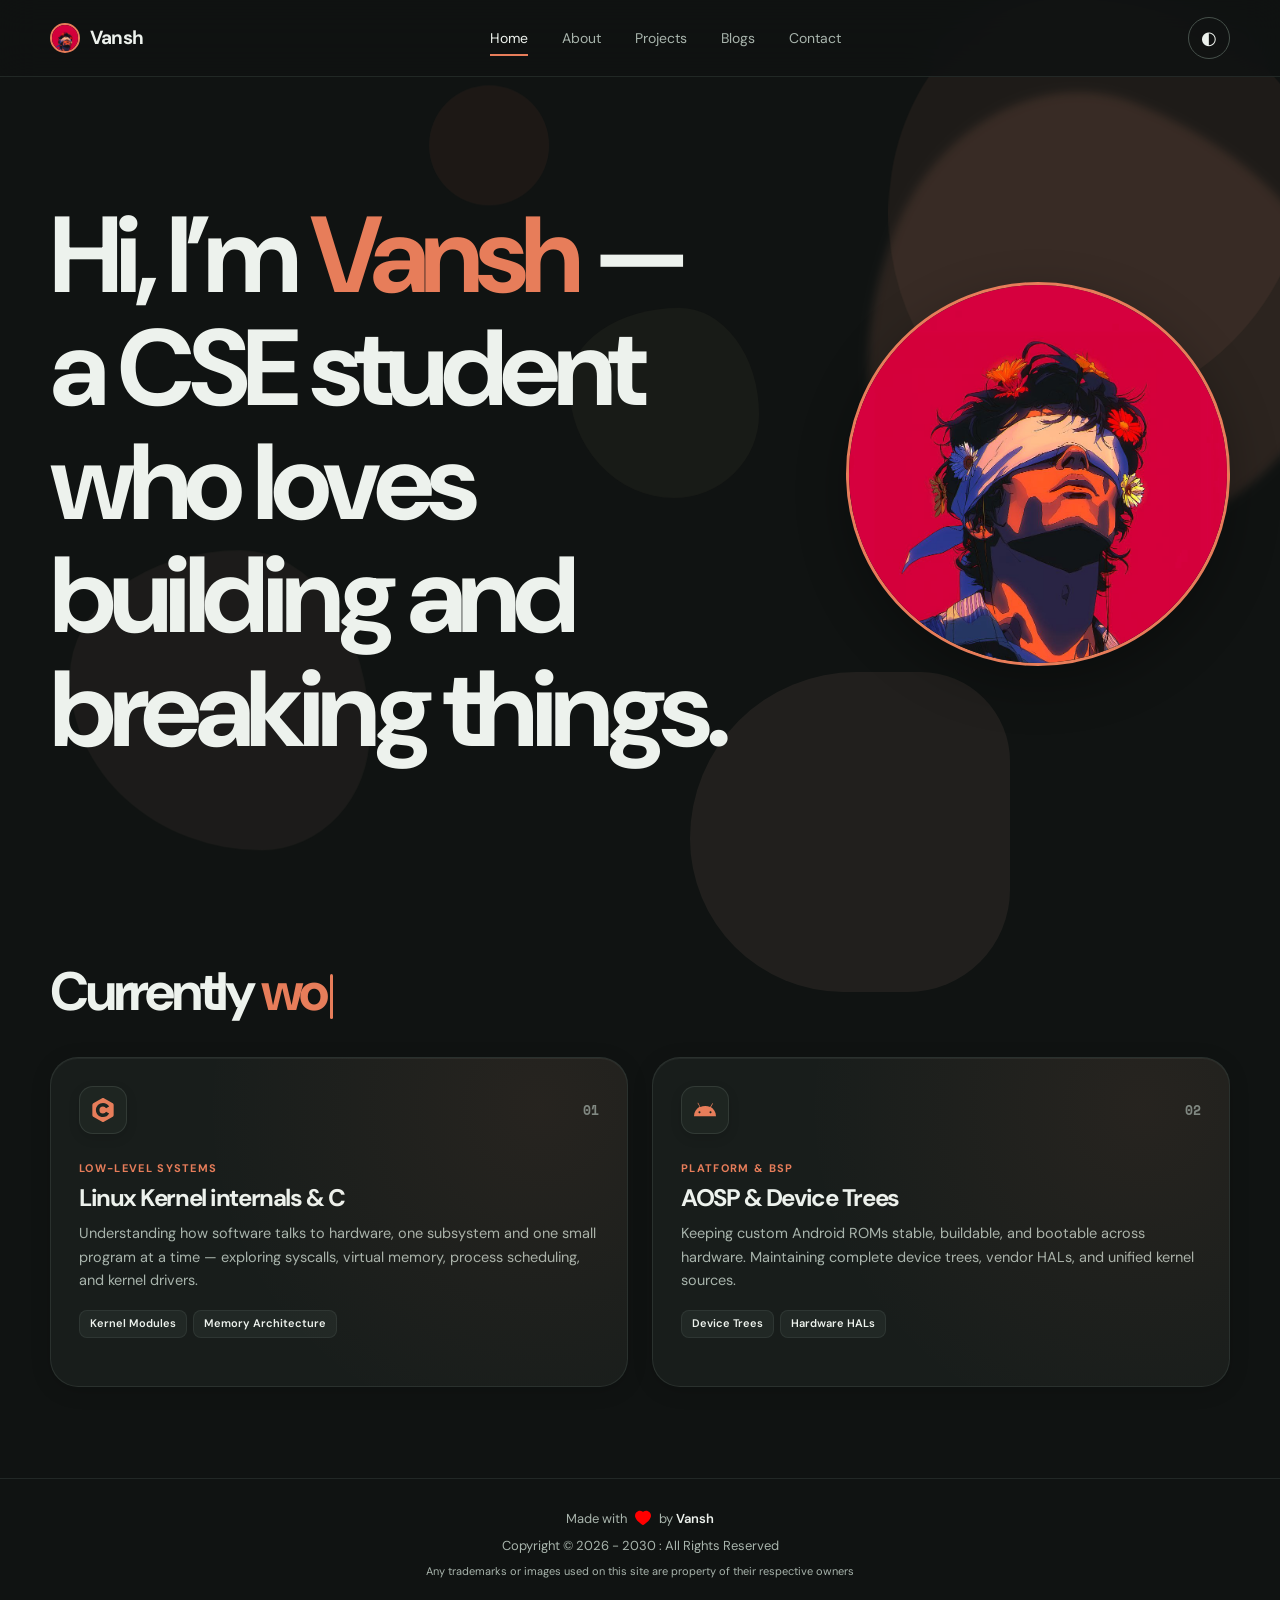
==== commit dee80fe4: "Revert "perf: optimize site assets and animations" This reverts commit 7fa54c1b35586ba4ac5b1ff95d3fe" ====
--- a/index.html
+++ b/index.html
@@ -25,7 +25,7 @@
 <header class="site-header">
 <div class="container nav">
 <a class="logo" href="index.html">
-<img class="logo-image" src="assets/zeus.webp" alt="" width="30" height="30" decoding="async">
+<img class="logo-image" src="assets/zeus.jpg" alt="">
 Vansh</a>
 <nav class="nav-links" aria-label="Primary">
 <a href="index.html">Home</a>
@@ -42,7 +42,7 @@
 </header>
 <main>
 <section class="hero container">
-<img class="hero-profile" src="assets/zeus.webp" alt="Zeus portrait" width="640" height="850" fetchpriority="high" decoding="async">
+<img class="hero-profile" src="assets/zeus.jpg" alt="Zeus portrait">
 <div class="hero-content">
 <h1 class="reveal">Hi, I’m <span>Vansh</span> — a CSE student who loves building and breaking things.</h1>
 </div>
--- a/css/style.css
+++ b/css/style.css
@@ -52,7 +52,7 @@
 button { cursor: pointer; }
 img { max-width: 100%; display: block; }
 .container { width: min(calc(100% - 40px), var(--max)); margin: 0 auto; }
-.site-header { position: sticky; top: 0; z-index: 20; border-bottom: 1px solid color-mix(in srgb, var(--outline) 35%, transparent); background: var(--bg); transition: background-color .25s var(--ease), border-color .25s var(--ease); }
+.site-header { position: sticky; top: 0; z-index: 20; border-bottom: 1px solid color-mix(in srgb, var(--outline) 35%, transparent); background: color-mix(in srgb, var(--bg) 84%, transparent); backdrop-filter: blur(18px); transition: background-color .45s var(--ease), border-color .45s var(--ease); }
 .nav { min-height: 76px; display: flex; align-items: center; justify-content: space-between; gap: 24px; }
 .logo { display: inline-flex; align-items: center; gap: 10px; font-weight: 700; letter-spacing: -.04em; font-size: 19px; }
 .logo-image { width: 30px; height: 30px; border: 2px solid var(--primary); border-radius: 50%; object-fit: cover; object-position: center top; }
@@ -69,7 +69,13 @@
 .menu-btn { display: none; border-radius: 12px; font-size: 20px; }
 main { position: relative; isolation: isolate; overflow: hidden; }
 main::before, main::after { display: none; }
-.cursor-cat { position: fixed; z-index: 15; top: 0; left: 0; width: 64px; height: 64px; pointer-events: none; opacity: 0; transform: translate3d(50vw, 52vh, 0); transition: opacity .35s var(--ease); filter: drop-shadow(0 9px 8px rgba(0,0,0,.16)); }
+.ambient-stage { position: fixed; z-index: 0; inset: 0; overflow: hidden; pointer-events: none; }
+.ambient-orb { position: absolute; pointer-events: none; will-change: transform; transform: translate3d(-50%, -50%, 0); }
+.ambient-orb--primary { width: 420px; height: 420px; background: var(--primary-strong); opacity: .07; border-radius: 42% 58% 63% 37% / 51% 38% 62% 49%; }
+.ambient-orb--secondary { width: 300px; height: 300px; background: var(--secondary); opacity: .055; border-radius: 57% 43% 36% 64% / 42% 61% 39% 58%; }
+.ambient-orb--tertiary { width: 190px; height: 190px; background: var(--tertiary); opacity: .045; border-radius: 58% 42% 45% 55% / 40% 56% 44% 60%; }
+.ambient-orb--accent { width: 120px; height: 120px; background: var(--primary); opacity: .06; border-radius: 50%; }
+.cursor-cat { position: fixed; z-index: 15; top: 0; left: 0; width: 64px; height: 64px; pointer-events: none; opacity: 0; transform: translate3d(50vw, 52vh, 0); transition: opacity .35s var(--ease); will-change: transform; filter: drop-shadow(0 9px 8px rgba(0,0,0,.16)); }
 .cursor-cat.is-visible { opacity: .96; }
 .cat-sprite { display: block; width: 64px; height: 64px; background: url('../assets/neko.png') no-repeat 0 0 / 512px 256px; transform: translateY(var(--bounce, 0px)); image-rendering: pixelated; transition: filter .25s var(--ease); }
 .cursor-cat.is-playing .cat-sprite { filter: brightness(1.12) drop-shadow(0 0 5px color-mix(in srgb, var(--primary) 38%, transparent)); }
@@ -90,13 +96,12 @@
 .cursor-cat.is-walking .cat-paw--right { animation: cat-step var(--walk-speed, .28s) ease-in-out .12s infinite alternate-reverse; }
 .cursor-cat.is-playing .cat-tail { animation-duration: .7s; }
 .cat-tail { z-index: -1; right: -1px; bottom: 12px; width: 35px; height: 39px; border: 7px solid var(--cat-fur); border-left-color: transparent; border-bottom-color: transparent; border-radius: 50%; transform: rotate(-18deg); transform-origin: 0 100%; animation: cat-tail-sway 3.8s ease-in-out infinite; }
-.cursor-cat:not(.is-visible) .cat-tail { animation: none; }
 .cursor-cat.is-blinking .cat-eye { height: 2px; top: 20px; border-radius: 4px; } .cursor-cat.is-curious .cat-ear--left { animation: cat-ear-twitch .42s ease-out; }
 @keyframes cat-tail-sway { 0%, 100% { rotate: -4deg; } 50% { rotate: 8deg; } } @keyframes cat-ear-twitch { 45% { rotate: -28deg; } 75% { rotate: -10deg; } } @keyframes cat-step { from { translate: 0 0; rotate: -10deg; } to { translate: 0 -3px; rotate: 13deg; } }
 main > * { position: relative; z-index: 1; }
 .hero { position: relative; min-height: 680px; display: flex; align-items: center; padding: 100px 0 80px; }
-.hero::before { content: ''; position: absolute; width: 460px; height: 460px; right: -100px; top: 30px; background: var(--primary-strong); opacity: .12; border-radius: 38% 62% 64% 36% / 45% 38% 62% 55%; transform: rotate(22deg); }
-.hero::after { content: ''; position: absolute; width: 320px; height: 320px; right: 220px; bottom: -120px; background: var(--secondary); opacity: .08; border-radius: 65% 35% 40% 60%; }
+.hero::before { content: ''; position: absolute; width: 460px; height: 460px; right: -100px; top: 30px; background: var(--primary-strong); opacity: .12; filter: blur(4px); border-radius: 38% 62% 64% 36% / 45% 38% 62% 55%; transform: translate3d(0, 0, 0) rotate(22deg); animation: float 10s ease-in-out infinite; will-change: transform; }
+.hero::after { content: ''; position: absolute; width: 320px; height: 320px; right: 220px; bottom: -120px; background: var(--secondary); opacity: .08; border-radius: 65% 35% 40% 60%; animation: float 13s ease-in-out infinite reverse; will-change: transform; }
 .hero-content { position: relative; z-index: 1; max-width: 700px; }
 .hero-profile { position: absolute; z-index: 1; top: 50%; right: 0; width: clamp(240px, 30vw, 400px); aspect-ratio: 1; border: 3px solid var(--primary); border-radius: 50%; object-fit: cover; object-position: center 35%; box-shadow: var(--shadow-2); transform: translateY(-50%); }
 .eyebrow, .kicker { display: inline-flex; align-items: center; gap: 9px; color: var(--primary); text-transform: uppercase; letter-spacing: .16em; font-size: 11px; font-weight: 700; }
@@ -273,17 +278,17 @@
 .footer-inner { display: flex; flex-direction: column; justify-content: center; gap: 6px; text-align: center; }
 .footer-inner small { color: var(--muted); font-size: 11px; }
 .footer-credit { color: var(--muted); font-size: 13px; }
-.footer-credit svg { width: 16px; height: 16px; margin: 0 5px; vertical-align: -3px; }
+.footer-credit svg { width: 16px; height: 16px; margin: 0 5px; vertical-align: -3px; transform-box: fill-box; transform-origin: center; animation: heartbeat 1.6s cubic-bezier(.4, 0, .2, 1) infinite; will-change: transform; }
 .footer-inner strong { color: var(--on-surface); font-weight: 600; }
-.reveal { opacity: 0; transform: translate3d(0, 20px, 0); transition: opacity .4s var(--ease), transform .4s var(--ease); }
-.reveal.visible { opacity: 1; transform: none; }
+.reveal { opacity: 0; transform: translate3d(0, 28px, 0) scale(.98); filter: blur(4px) saturate(.72); transition: opacity .72s var(--ease), transform .72s var(--ease), filter .72s var(--ease); will-change: opacity, transform, filter; transition-delay: var(--reveal-delay, 0ms); }
+.reveal.visible { opacity: 1; transform: none; filter: blur(0) saturate(1); }
 .project-card.reveal { transform-origin: center bottom; }
 .btn:focus-visible, .icon-btn:focus-visible, .menu-btn:focus-visible, .filter:focus-visible, .gallery-item:focus-visible, .social:focus-visible, .text-link:focus-visible { outline: 3px solid var(--tertiary); outline-offset: 3px; }
 .preloader { position: fixed; inset: 0; z-index: 100; background: var(--bg); display: grid; place-items: center; transition: opacity .5s, visibility .5s; }
 .preloader.done { opacity: 0; visibility: hidden; }
 .loader-mark { color: var(--primary); font-weight: 700; letter-spacing: .12em; animation: pulse 1.2s ease-in-out infinite; }
 .loader-mark::after { content: ''; display: inline-block; width: 1.5em; text-align: left; animation: loading-dots 1.2s steps(4, end) infinite; }
-@keyframes pulse { 50% { opacity: .35; } } @keyframes loading-dots { 0%, 20% { content: ''; } 40% { content: '.'; } 60% { content: '..'; } 80%, 100% { content: '...'; } } @keyframes progress-sheen { to { transform: translateX(300%); } } @keyframes ripple { to { transform: scale(4); opacity: 0; } }
+@keyframes pulse { 50% { opacity: .35; } } @keyframes loading-dots { 0%, 20% { content: ''; } 40% { content: '.'; } 60% { content: '..'; } 80%, 100% { content: '...'; } } @keyframes heartbeat { 0%, 100% { transform: scale(1); } 16% { transform: scale(1.22); } 30% { transform: scale(1); } 44% { transform: scale(1.12); } 58% { transform: scale(1); } } @keyframes progress-sheen { to { transform: translateX(300%); } } @keyframes current-card-glow { 0%, 100% { box-shadow: 0 12px 28px rgba(0,0,0,.08), 0 0 18px color-mix(in srgb, var(--primary) 4%, transparent); } 50% { box-shadow: 0 16px 32px rgba(0,0,0,.1), 0 0 30px color-mix(in srgb, var(--primary) 13%, transparent); } } @keyframes float { 0%, 100% { transform: translate3d(0, 0, 0) rotate(22deg); } 50% { transform: translate3d(-20px, 20px, 0) rotate(22deg); } } @keyframes ripple { to { transform: scale(4); opacity: 0; } }
 /* Typewriter */
 .typewriter-text { color: var(--on-surface) !important; }
 .typewriter-text .tw-highlight { color: var(--primary); }
@@ -335,13 +340,13 @@
   .gallery-item.tall { grid-row: span 2; }
   .contact-intro h2 { font-size: 38px; }
   .footer-inner > * + * { margin-top: 8px; }
-  .reveal { transform: translate3d(0, 16px, 0); transition-duration: .3s; }
+  .reveal { transform: translate3d(0, 16px, 0); filter: none; transition: opacity .45s var(--ease), transform .45s var(--ease); will-change: opacity, transform; transition-delay: 0ms; }
+  .reveal.visible { filter: none; }
 }
 @media (max-width: 520px) {
   .tech-list { grid-template-columns: repeat(2, minmax(0, 1fr)); }
 }
 @media (max-width: 1024px), (pointer: coarse) {
-  .hero::before, .hero::after { display: none; }
-  .site-header, .project-type-badge, .btn { backdrop-filter: none; -webkit-backdrop-filter: none; }
+  .ambient-stage, .hero::before, .hero::after { display: none; animation: none; }
 }
 @media (prefers-reduced-motion: reduce) { *, *::before, *::after { animation-duration: .01ms !important; transition-duration: .01ms !important; scroll-behavior: auto !important; } }
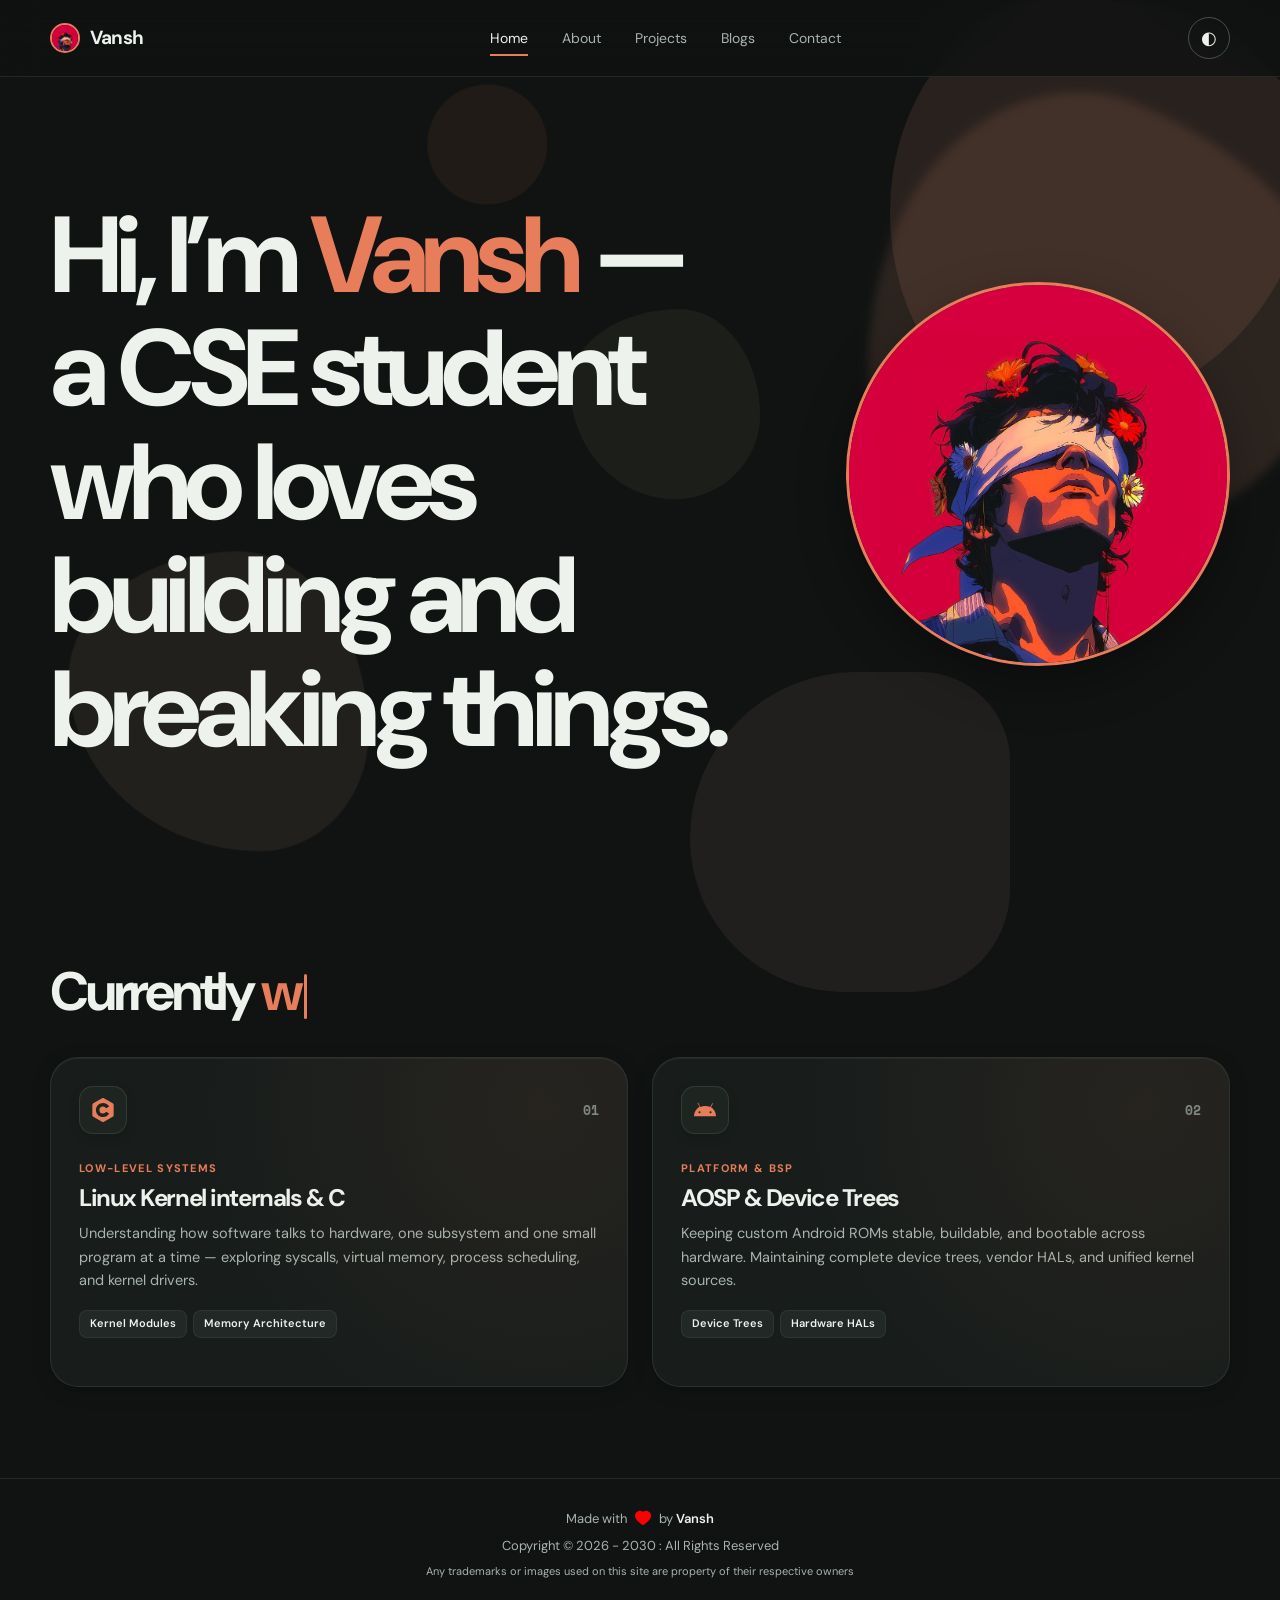
==== commit e6ec419d: "feat: add one-time typewriter headings Signed-off-by: Z E U S <iamdrzeus14@gmail.com>" ====
--- a/index.html
+++ b/index.html
@@ -49,7 +49,7 @@
 </section>
 <section class="section container">
 <div class="section-head reveal">
-<h2 data-typewriter='[{"text":"Currently "},{"text":"working","highlight":true},{"text":" on"}]'></h2>
+<h2 data-typewriter='[{"text":"Currently "},{"text":"working","highlight":true},{"text":" on"}]'>Currently <span class="tw-highlight">working</span> on</h2>
 </div>
 <div class="current-grid">
 <article class="product-card current-card feature reveal" data-index="01">
--- a/css/style.css
+++ b/css/style.css
@@ -67,14 +67,14 @@
 .icon-btn, .menu-btn { transition: color .35s var(--ease), background-color .35s var(--ease), border-color .35s var(--ease), transform .35s var(--ease); }
 .theme-toggle:hover { transform: rotate(90deg); }
 .menu-btn { display: none; border-radius: 12px; font-size: 20px; }
-main { position: relative; isolation: isolate; overflow: hidden; }
+main { position: relative; z-index: 1; isolation: isolate; overflow: hidden; }
 main::before, main::after { display: none; }
 .ambient-stage { position: fixed; z-index: 0; inset: 0; overflow: hidden; pointer-events: none; }
 .ambient-orb { position: absolute; pointer-events: none; will-change: transform; transform: translate3d(-50%, -50%, 0); }
-.ambient-orb--primary { width: 420px; height: 420px; background: var(--primary-strong); opacity: .07; border-radius: 42% 58% 63% 37% / 51% 38% 62% 49%; }
-.ambient-orb--secondary { width: 300px; height: 300px; background: var(--secondary); opacity: .055; border-radius: 57% 43% 36% 64% / 42% 61% 39% 58%; }
-.ambient-orb--tertiary { width: 190px; height: 190px; background: var(--tertiary); opacity: .045; border-radius: 58% 42% 45% 55% / 40% 56% 44% 60%; }
-.ambient-orb--accent { width: 120px; height: 120px; background: var(--primary); opacity: .06; border-radius: 50%; }
+.ambient-orb--primary { width: 420px; height: 420px; background: var(--primary-strong); opacity: .11; border-radius: 42% 58% 63% 37% / 51% 38% 62% 49%; }
+.ambient-orb--secondary { width: 300px; height: 300px; background: var(--secondary); opacity: .085; border-radius: 57% 43% 36% 64% / 42% 61% 39% 58%; }
+.ambient-orb--tertiary { width: 190px; height: 190px; background: var(--tertiary); opacity: .07; border-radius: 58% 42% 45% 55% / 40% 56% 44% 60%; }
+.ambient-orb--accent { width: 120px; height: 120px; background: var(--primary); opacity: .08; border-radius: 50%; }
 .cursor-cat { position: fixed; z-index: 15; top: 0; left: 0; width: 64px; height: 64px; pointer-events: none; opacity: 0; transform: translate3d(50vw, 52vh, 0); transition: opacity .35s var(--ease); will-change: transform; filter: drop-shadow(0 9px 8px rgba(0,0,0,.16)); }
 .cursor-cat.is-visible { opacity: .96; }
 .cat-sprite { display: block; width: 64px; height: 64px; background: url('../assets/neko.png') no-repeat 0 0 / 512px 256px; transform: translateY(var(--bounce, 0px)); image-rendering: pixelated; transition: filter .25s var(--ease); }
@@ -124,7 +124,7 @@
 .section { padding: 92px 0; }
 .section-head { display: flex; flex-direction: column; gap: 8px; margin-bottom: 36px; }
 .section-head h2 { margin-bottom: 0; font-size: clamp(34px, 5vw, 54px); }
-.section-head h2 span { color: var(--primary); }
+.section-head h2 .tw-highlight { color: var(--primary); }
 .section-sub { max-width: 580px; margin: 4px 0 0; color: var(--muted); font-size: 16px; line-height: 1.55; }
 .current-grid, .skill-grid, .gallery-grid { display: grid; gap: 20px; }
 .current-grid { grid-template-columns: repeat(2, minmax(0, 1fr)); gap: 24px; }
@@ -133,10 +133,8 @@
 /* Pro Current Card UI */
 .current-card { position: relative; isolation: isolate; overflow: hidden; display: flex; flex-direction: column; padding: 28px; border-radius: var(--radius-lg); background: color-mix(in srgb, var(--surface) 94%, var(--surface-2)); border: 1px solid color-mix(in srgb, var(--outline) 40%, transparent); box-shadow: 0 4px 20px rgba(0,0,0,.15), inset 0 1px 0 rgba(255,255,255,.05); transition: transform .4s var(--ease), box-shadow .4s var(--ease), border-color .4s var(--ease); }
 .current-card::before { content: ''; position: absolute; top: 0; left: 0; right: 0; height: 2px; background: linear-gradient(90deg, transparent, var(--primary), transparent); opacity: 0; transition: opacity .4s var(--ease); }
-.current-card:hover { transform: translateY(-6px); border-color: color-mix(in srgb, var(--primary) 50%, transparent); box-shadow: 0 18px 42px rgba(0,0,0,.28), 0 0 28px color-mix(in srgb, var(--primary) 12%, transparent); }
-.current-card:hover::before { opacity: 1; }
+.current-card:hover { transform: translateY(-6px); box-shadow: 0 18px 42px rgba(0,0,0,.28); }
 .card-glass-glow { position: absolute; inset: 0; background: radial-gradient(circle at 85% 15%, color-mix(in srgb, var(--primary) 14%, transparent), transparent 60%); opacity: .5; pointer-events: none; transition: opacity .4s var(--ease); }
-.current-card:hover .card-glass-glow { opacity: 1; }
 .card-top-row { display: flex; align-items: center; justify-content: space-between; gap: 12px; margin-bottom: 20px; }
 .card-icon-badge { width: 48px; height: 48px; border-radius: 14px; display: grid; place-items: center; background: color-mix(in srgb, var(--surface-2) 75%, transparent); border: 1px solid color-mix(in srgb, var(--outline) 50%, transparent); color: var(--primary); box-shadow: 0 4px 12px rgba(0,0,0,.12); }
 .card-svg-icon { width: 24px; height: 24px; }
@@ -151,7 +149,6 @@
 .current-card p { font-size: 14.5px; line-height: 1.6; color: var(--muted); margin: 0 0 18px; }
 .card-chips { display: flex; flex-wrap: wrap; gap: 6px; margin-bottom: 20px; margin-top: auto; }
 .chip { padding: 4px 10px; border-radius: 8px; font-size: 11px; font-weight: 600; background: color-mix(in srgb, var(--surface-3) 60%, transparent); border: 1px solid color-mix(in srgb, var(--outline) 35%, transparent); color: var(--on-surface); transition: border-color .2s, background .2s; }
-.current-card:hover .chip { border-color: color-mix(in srgb, var(--primary) 35%, transparent); }
 .card-footer { display: flex; align-items: center; justify-content: space-between; gap: 8px; padding-top: 14px; border-top: 1px solid color-mix(in srgb, var(--outline) 30%, transparent); font-size: 12px; color: var(--muted); }
 .footer-telemetry code { font-family: 'Space Mono', monospace; color: var(--primary); font-weight: 700; font-size: 11px; }
 .footer-arrow { font-size: 15px; color: var(--primary); transition: transform .25s var(--ease); }
@@ -195,20 +192,22 @@
 /* Pro Project Card UI */
 .project-grid { display: grid; grid-template-columns: repeat(auto-fit, minmax(min(100%, 340px), 1fr)); gap: 28px; }
 .project-card { position: relative; display: flex; flex-direction: column; border-radius: var(--radius-lg); background: color-mix(in srgb, var(--surface) 94%, var(--surface-2)); border: 1px solid color-mix(in srgb, var(--outline) 40%, transparent); box-shadow: 0 8px 24px rgba(0,0,0,.12), inset 0 1px 0 rgba(255,255,255,.05); overflow: hidden; transition: transform .45s var(--ease), box-shadow .45s var(--ease), border-color .45s var(--ease); }
-.project-card:hover { transform: translateY(-8px); border-color: color-mix(in srgb, var(--primary) 55%, transparent); box-shadow: 0 24px 50px rgba(0,0,0,.26), 0 0 32px color-mix(in srgb, var(--primary) 14%, transparent); }
+.project-card { -webkit-tap-highlight-color: transparent; }
 .project-art { position: relative; height: 210px; width: 100%; overflow: hidden; background: var(--surface-2); }
 .project-image { width: 100%; height: 100%; object-fit: cover; object-position: center; transition: transform .6s cubic-bezier(.16, 1, .3, 1), filter .4s ease; }
-.project-card:hover .project-image { transform: scale(1.05); }
 .project-art-overlay { position: absolute; inset: 0; background: linear-gradient(180deg, rgba(16,19,18,.15) 0%, rgba(16,19,18,.8) 100%); pointer-events: none; }
 [data-theme="light"] .project-art-overlay { background: linear-gradient(180deg, rgba(255,255,255,.05) 0%, rgba(23,32,26,.65) 100%); }
 .project-art-badges { position: absolute; inset: 16px; display: flex; justify-content: space-between; align-items: flex-start; pointer-events: none; z-index: 2; }
 .project-type-badge { padding: 5px 12px; border-radius: 999px; font-size: 11px; font-weight: 700; letter-spacing: .02em; background: rgba(16, 19, 18, 0.76); backdrop-filter: blur(10px); -webkit-backdrop-filter: blur(10px); border: 1px solid rgba(255, 255, 255, 0.16); color: #edf2ed; box-shadow: 0 4px 12px rgba(0,0,0,.3); }
+.project-type-badge.official { display: inline-flex; align-items: center; gap: 4px; }
+.project-type-badge.official .material-icons { color: #ff9b45; font-size: 12px; line-height: 1; }
 .project-number { font-family: 'Space Mono', monospace; font-size: 26px; font-weight: 700; color: #ffffff; text-shadow: 0 2px 10px rgba(0,0,0,.6); }
 .project-info { display: flex; flex-direction: column; padding: 26px; flex-grow: 1; }
 .project-header { margin-bottom: 14px; }
 .project-kicker { display: block; font-size: 11px; font-weight: 700; letter-spacing: .12em; text-transform: uppercase; color: var(--primary); margin-bottom: 4px; }
 .project-info h3 { display: flex; align-items: center; gap: 8px; font-size: 24px; font-weight: 700; margin: 0 0 8px; line-height: 1.2; }
 .project-info h3 .material-icons { font-size: 22px; color: var(--primary); }
+.project-info h3 > .project-brand-icon { display: block; flex: 0 0 32px; width: 32px; min-width: 32px; max-width: 32px; height: 32px; min-height: 32px; max-height: 32px; object-fit: contain; }
 .project-name-accent { color: var(--primary); }
 .project-device-tag { display: inline-block; padding: 3px 9px; border-radius: 6px; font-size: 11.5px; font-weight: 600; background: color-mix(in srgb, var(--primary) 12%, transparent); color: var(--primary); border: 1px solid color-mix(in srgb, var(--primary) 25%, transparent); }
 .project-description { font-size: 14.5px; line-height: 1.6; color: var(--muted); margin: 0 0 16px; }
@@ -226,17 +225,30 @@
 /* Light Theme Card Polish */
 [data-theme="light"] .current-card,
 [data-theme="light"] .project-card { background: #ffffff; border-color: color-mix(in srgb, var(--outline) 60%, transparent); box-shadow: 0 4px 20px rgba(23, 32, 26, 0.06); }
-[data-theme="light"] .current-card:hover,
-[data-theme="light"] .project-card:hover { box-shadow: 0 20px 40px rgba(23, 32, 26, 0.12); border-color: var(--primary); }
+[data-theme="light"] .current-card:hover { box-shadow: 0 20px 40px rgba(23, 32, 26, 0.12); }
+[data-theme="light"] .current-card { border-color: color-mix(in srgb, var(--outline) 60%, transparent); }
+[data-theme="light"] .project-card { border-color: color-mix(in srgb, var(--outline) 60%, transparent); }
 [data-theme="light"] .current-card { border: 1px solid color-mix(in srgb, var(--outline) 60%, transparent); }
 [data-theme="light"] .card-icon-badge { background: color-mix(in srgb, var(--surface-2) 60%, white); }
+.current-card:is(:hover, :active, :focus, :focus-within) { border-color: color-mix(in srgb, var(--outline) 40%, transparent); }
+[data-theme="light"] .current-card:is(:hover, :active, :focus, :focus-within) { border-color: color-mix(in srgb, var(--outline) 60%, transparent); }
+@media (hover: hover) and (pointer: fine) {
+  .project-card:hover { transform: translateY(-8px); box-shadow: 0 24px 50px rgba(0,0,0,.26); }
+  .project-card:hover .project-image { transform: scale(1.05); }
+  [data-theme="light"] .project-card:hover { box-shadow: 0 20px 40px rgba(23, 32, 26, 0.12); }
+}
+.project-card:is(:hover, :active, :focus, :focus-within) { border-color: color-mix(in srgb, var(--outline) 40%, transparent); }
+[data-theme="light"] .project-card:is(:hover, :active, :focus, :focus-within) { border-color: color-mix(in srgb, var(--outline) 60%, transparent); }
 
 /* Filter Bar & Header */
 .filter-header { margin-bottom: 16px; min-height: 1.2em; display: flex; align-items: baseline; }
 .filter-bar { display: flex; gap: 8px; flex-wrap: wrap; margin-bottom: 36px; }
 .project-filter-label { color: var(--on-surface); font-size: clamp(30px, 4vw, 48px); font-weight: 700; line-height: 1.05; letter-spacing: -.06em; min-height: 1.1em; display: inline-flex; align-items: baseline; }
 .project-filter-label span { color: var(--primary); }
-.project-filter-label .typewriter-text { color: var(--on-surface) !important; }
+.project-filter-label .typewriter-text { color: var(--on-surface); }
+.typewriter-text .tw-highlight { color: var(--primary); }
+.typewriter-cursor { display: inline-block; width: 3px; height: .82em; margin-left: 4px; background: var(--primary); border-radius: 2px; vertical-align: middle; animation: tw-blink .9s step-start infinite; }
+@keyframes tw-blink { 0%, 100% { opacity: 1; } 50% { opacity: 0; } }
 .tag, .filter { padding: 6px 10px; border: 1px solid var(--outline); border-radius: 100px; color: var(--muted); font-size: 11px; }
 .filter { padding: 8px 16px; border-radius: 999px; background: color-mix(in srgb, var(--surface-2) 60%, transparent); color: var(--on-surface); cursor: pointer; font-size: 13px; font-weight: 600; transition: background-color .25s var(--ease), color .25s var(--ease), border-color .25s var(--ease), transform .2s var(--ease); }
 .filter.active, .filter:hover { background: var(--primary); color: var(--on-primary); border-color: var(--primary); transform: translateY(-1px); }
@@ -274,7 +286,7 @@
 .not-found { min-height: calc(100vh - 160px); display: grid; place-items: center; text-align: center; }
 .not-found h1 { font-size: clamp(80px, 18vw, 190px); margin: 0; color: var(--primary); }
 .not-found p { color: var(--muted); }
-.site-footer { padding: 30px 0; border-top: 1px solid color-mix(in srgb, var(--outline) 35%, transparent); color: var(--muted); font-size: 13px; }
+.site-footer { position: relative; z-index: 1; padding: 30px 0; border-top: 1px solid color-mix(in srgb, var(--outline) 35%, transparent); color: var(--muted); font-size: 13px; }
 .footer-inner { display: flex; flex-direction: column; justify-content: center; gap: 6px; text-align: center; }
 .footer-inner small { color: var(--muted); font-size: 11px; }
 .footer-credit { color: var(--muted); font-size: 13px; }
@@ -289,12 +301,6 @@
 .loader-mark { color: var(--primary); font-weight: 700; letter-spacing: .12em; animation: pulse 1.2s ease-in-out infinite; }
 .loader-mark::after { content: ''; display: inline-block; width: 1.5em; text-align: left; animation: loading-dots 1.2s steps(4, end) infinite; }
 @keyframes pulse { 50% { opacity: .35; } } @keyframes loading-dots { 0%, 20% { content: ''; } 40% { content: '.'; } 60% { content: '..'; } 80%, 100% { content: '...'; } } @keyframes heartbeat { 0%, 100% { transform: scale(1); } 16% { transform: scale(1.22); } 30% { transform: scale(1); } 44% { transform: scale(1.12); } 58% { transform: scale(1); } } @keyframes progress-sheen { to { transform: translateX(300%); } } @keyframes current-card-glow { 0%, 100% { box-shadow: 0 12px 28px rgba(0,0,0,.08), 0 0 18px color-mix(in srgb, var(--primary) 4%, transparent); } 50% { box-shadow: 0 16px 32px rgba(0,0,0,.1), 0 0 30px color-mix(in srgb, var(--primary) 13%, transparent); } } @keyframes float { 0%, 100% { transform: translate3d(0, 0, 0) rotate(22deg); } 50% { transform: translate3d(-20px, 20px, 0) rotate(22deg); } } @keyframes ripple { to { transform: scale(4); opacity: 0; } }
-/* Typewriter */
-.typewriter-text { color: var(--on-surface) !important; }
-.typewriter-text .tw-highlight { color: var(--primary); }
-.typewriter-cursor { display: inline-block; width: 3px; height: .82em; margin-left: 4px; background: var(--primary); border-radius: 2px; vertical-align: middle; animation: tw-blink .9s step-start infinite; }
-.typewriter-cursor.tw-typing { animation: none; opacity: 1; }
-@keyframes tw-blink { 0%, 100% { opacity: 1; } 50% { opacity: 0; } }
 @media (max-width: 1100px) and (min-width: 761px) {
   .current-grid { grid-template-columns: repeat(2, minmax(0, 1fr)); }
   .current-card { min-height: 0; padding: 20px; }
@@ -331,6 +337,7 @@
   .tech-list.reveal { opacity: 1; transform: none; filter: none; }
   .project-info { padding: 20px; font-size: 16px; }
   .project-info h3 { font-size: 32px; }
+  .project-info h3 > .project-brand-icon { flex-basis: 27px; width: 27px; min-width: 27px; max-width: 27px; height: 27px; min-height: 27px; max-height: 27px; }
   .project-info p { font-size: 16px; }
   .profile-placeholder { max-width: 300px; margin-inline: auto; }
   .bio { padding: 18px 0 18px 18px; }
@@ -347,6 +354,12 @@
   .tech-list { grid-template-columns: repeat(2, minmax(0, 1fr)); }
 }
 @media (max-width: 1024px), (pointer: coarse) {
-  .ambient-stage, .hero::before, .hero::after { display: none; animation: none; }
+  .hero::before, .hero::after { display: none; animation: none; }
+}
+@media (max-width: 640px) {
+  .ambient-orb--primary { width: 294px; height: 294px; }
+  .ambient-orb--secondary { width: 210px; height: 210px; }
+  .ambient-orb--tertiary { width: 133px; height: 133px; }
+  .ambient-orb--accent { width: 84px; height: 84px; }
 }
 @media (prefers-reduced-motion: reduce) { *, *::before, *::after { animation-duration: .01ms !important; transition-duration: .01ms !important; scroll-behavior: auto !important; } }
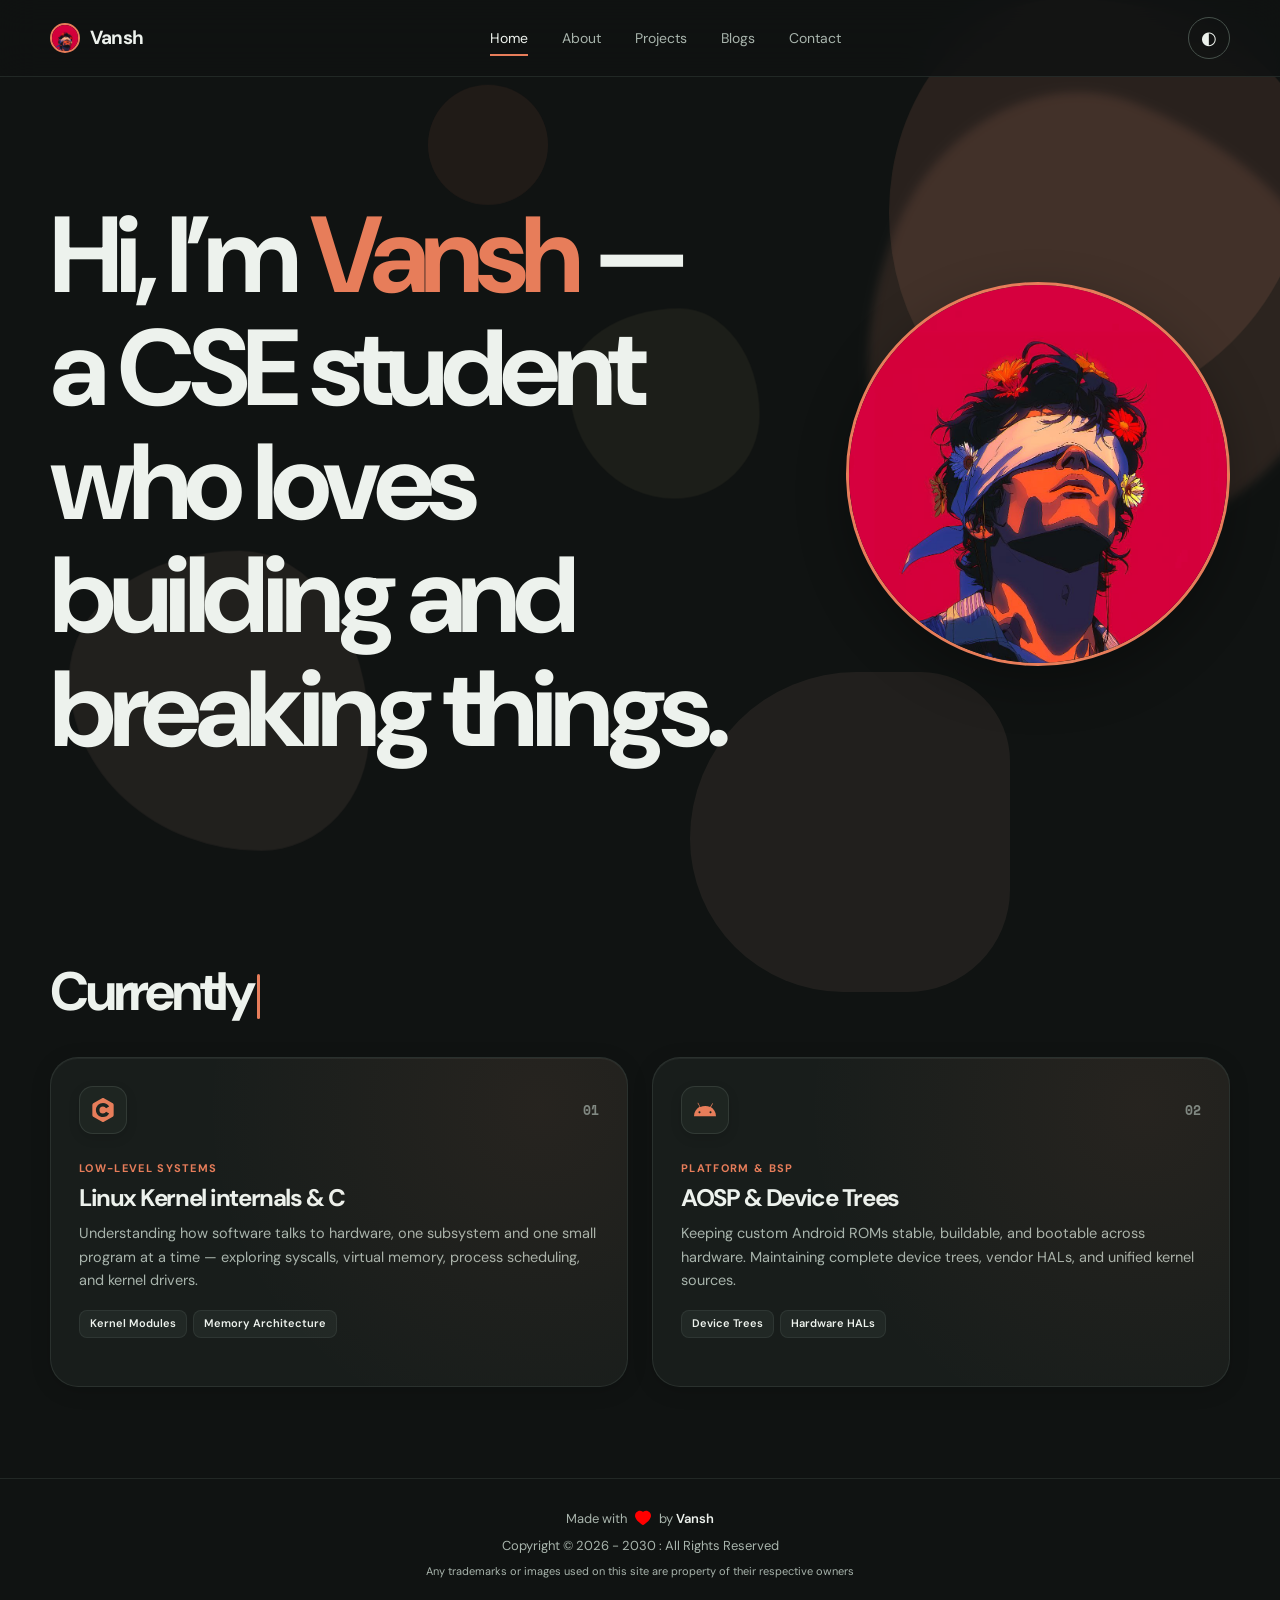
==== commit 4eb754b7: "Refresh cached mobile navigation styles" ====
--- a/index.html
+++ b/index.html
@@ -15,7 +15,7 @@
 <link rel="preconnect" href="https://fonts.googleapis.com">
 <link rel="preconnect" href="https://fonts.gstatic.com" crossorigin>
 <link href="https://fonts.googleapis.com/css2?family=DM+Sans:wght@400;500;600;700&family=Space+Mono:wght@400;700&display=swap" rel="stylesheet">
-<link rel="stylesheet" href="css/style.css">
+<link rel="stylesheet" href="css/style.css?v=20261009-1">
 </head>
 <body>
 <div class="preloader">
--- a/css/style.css
+++ b/css/style.css
@@ -10,6 +10,10 @@
   --on-primary: #24130e;
   --secondary: #e1b09e;
   --tertiary: #d3c786;
+  --skill-color-c: #ff80ab;
+  --skill-color-shell: #69dbaa;
+  --skill-color-linux: #ffd54f;
+  --skill-color-aosp: #ff9e57;
   --outline: #46514b;
   --danger: #ffb4ab;
   --max: 1180px;
@@ -39,6 +43,10 @@
   --on-primary: #ffffff;
   --secondary: #9a5945;
   --tertiary: #766b29;
+  --skill-color-c: #ad526f;
+  --skill-color-shell: #4f8064;
+  --skill-color-linux: #92771f;
+  --skill-color-aosp: #b36a38;
   --outline: #b4c0b5;
   --danger: #ba1a1a;
   --shadow-1: 0 8px 24px rgba(23,32,26,.1);
@@ -53,6 +61,10 @@
 img { max-width: 100%; display: block; }
 .container { width: min(calc(100% - 40px), var(--max)); margin: 0 auto; }
 .site-header { position: sticky; top: 0; z-index: 20; border-bottom: 1px solid color-mix(in srgb, var(--outline) 35%, transparent); background: color-mix(in srgb, var(--bg) 84%, transparent); backdrop-filter: blur(18px); transition: background-color .45s var(--ease), border-color .45s var(--ease); }
+@media (max-width: 900px), (pointer: coarse) {
+  .site-header { backdrop-filter: blur(8px); -webkit-backdrop-filter: blur(8px); }
+  .project-art-badges .project-type-badge { backdrop-filter: blur(6px); -webkit-backdrop-filter: blur(6px); }
+}
 .nav { min-height: 76px; display: flex; align-items: center; justify-content: space-between; gap: 24px; }
 .logo { display: inline-flex; align-items: center; gap: 10px; font-weight: 700; letter-spacing: -.04em; font-size: 19px; }
 .logo-image { width: 30px; height: 30px; border: 2px solid var(--primary); border-radius: 50%; object-fit: cover; object-position: center top; }
@@ -126,7 +138,7 @@
 .section-head h2 { margin-bottom: 0; font-size: clamp(34px, 5vw, 54px); }
 .section-head h2 .tw-highlight { color: var(--primary); }
 .section-sub { max-width: 580px; margin: 4px 0 0; color: var(--muted); font-size: 16px; line-height: 1.55; }
-.current-grid, .skill-grid, .gallery-grid { display: grid; gap: 20px; }
+.current-grid, .gallery-grid { display: grid; gap: 20px; }
 .current-grid { grid-template-columns: repeat(2, minmax(0, 1fr)); gap: 24px; }
 .product-card { background: var(--surface); border: 1px solid color-mix(in srgb, var(--outline) 40%, transparent); border-radius: var(--radius-lg); box-shadow: var(--shadow-1); transition: background-color .45s var(--ease), color .45s var(--ease), border-color .4s var(--ease), transform .35s var(--ease), box-shadow .35s var(--ease); }
 
@@ -171,14 +183,32 @@
 .bio h2 { font-size: 42px; margin: 0 0 20px; }
 .bio p { max-width: 640px; margin-bottom: 20px; color: var(--on-surface); font-size: 18px; font-weight: 600; line-height: 1.75; }
 .bio p:last-child { margin-bottom: 0; }
-.skill-grid { grid-template-columns: repeat(2, 1fr); }
-.skill { padding: 20px; }
-.skill-top { display: flex; justify-content: space-between; margin-bottom: 12px; font-weight: 700; }
-.skill-top span:last-child { color: var(--primary); font-size: 13px; }
-.skill-top b { margin-left: 6px; color: var(--muted); font-family: 'Space Mono', monospace; font-size: 11px; font-weight: 400; }
-.progress { height: 7px; border-radius: 10px; background: var(--surface-3); overflow: hidden; box-shadow: inset 0 1px 2px rgba(0,0,0,.16); }
-.progress i { position: relative; display: block; height: 100%; width: 0; overflow: hidden; background: linear-gradient(90deg, var(--primary), var(--primary-strong)); border-radius: inherit; box-shadow: 0 0 14px color-mix(in srgb, var(--primary) 42%, transparent); transition: width 1.25s cubic-bezier(.16, 1, .3, 1) var(--bar-delay, 0ms); }
-.progress i::after { content: ''; position: absolute; inset: 0; width: 45%; background: linear-gradient(90deg, transparent, rgba(255,255,255,.42), transparent); transform: translateX(-140%); animation: progress-sheen 1.4s ease-out calc(var(--bar-delay, 0ms) + 850ms) both; }
+.skill-chart { display: grid; grid-template-columns: minmax(200px, .8fr) minmax(0, 1.2fr); align-items: center; gap: clamp(24px, 5vw, 60px); padding: clamp(24px, 4vw, 40px); }
+.skill-rings { width: min(100%, 290px); margin-inline: auto; }
+.skill-rings-graphic { display: block; width: 100%; height: auto; overflow: visible; }
+.skill-ring-progress { fill: none; stroke-width: 14; }
+.skill-ring-progress { stroke: currentColor; stroke-dasharray: var(--skill-progress) 100; stroke-dashoffset: var(--skill-progress); stroke-linecap: round; }
+.skill-chart.visible .skill-ring-progress { animation: skill-ring-draw 1.6s cubic-bezier(.22, 1, .36, 1) var(--ring-delay, 0ms) both; }
+.skill-chart.visible .skill-ring-c { --ring-delay: 0ms; }
+.skill-chart.visible .skill-ring-shell { --ring-delay: 80ms; }
+.skill-chart.visible .skill-ring-linux { --ring-delay: 160ms; }
+.skill-chart.visible .skill-ring-aosp { --ring-delay: 240ms; }
+@keyframes skill-ring-draw {
+  from { stroke-dashoffset: var(--skill-progress); }
+  to { stroke-dashoffset: 0; }
+}
+.skill-ring-c, .skill-legend-c .skill-legend-swatch, .skill-legend-c .skill-value { color: var(--skill-color-c); }
+.skill-ring-shell, .skill-legend-shell .skill-legend-swatch, .skill-legend-shell .skill-value { color: var(--skill-color-shell); }
+.skill-ring-linux, .skill-legend-linux .skill-legend-swatch, .skill-legend-linux .skill-value { color: var(--skill-color-linux); }
+.skill-ring-aosp, .skill-legend-aosp .skill-legend-swatch, .skill-legend-aosp .skill-value { color: var(--skill-color-aosp); }
+.skill-legend { min-width: 0; margin: 0; padding: 0; list-style: none; }
+.skill-legend-item { display: grid; grid-template-columns: 10px minmax(0, 1fr) auto; align-items: center; gap: 14px; padding: 16px 0; border-bottom: 1px solid color-mix(in srgb, var(--outline) 28%, transparent); }
+.skill-legend-item:first-child { border-top: 1px solid color-mix(in srgb, var(--outline) 28%, transparent); }
+.skill-legend-swatch { width: 9px; height: 9px; border-radius: 50%; background: currentColor; }
+.skill-legend-copy { display: grid; gap: 2px; }
+.skill-name { min-width: 0; font-size: 14px; font-weight: 700; }
+.skill-status { color: var(--muted); font-size: 12px; }
+.skill-value { font-family: 'Space Mono', monospace; font-size: 13px; font-weight: 700; }
 .tech-list { display: grid; grid-template-columns: repeat(5, minmax(0, 1fr)); gap: 12px; }
 .tech { position: relative; display: flex; min-width: 0; min-height: 132px; flex-direction: column; align-items: center; justify-content: center; gap: 12px; padding: 20px 12px; color: var(--muted); text-align: center; overflow-wrap: anywhere; }
 .tech[data-tooltip]::after { content: attr(data-tooltip); position: absolute; bottom: calc(100% - 4px); left: 50%; z-index: 3; padding: 7px 10px; border: 1px solid var(--outline); border-radius: 7px; background: var(--surface); color: var(--on-surface); font-size: 12px; font-weight: 700; line-height: 1; white-space: nowrap; opacity: 0; pointer-events: none; transform: translate(-50%, 5px); transition: opacity .2s var(--ease), transform .2s var(--ease); }
@@ -315,9 +345,10 @@
   .cursor-cat { scale: .8; transform-origin: top left; }
   .menu-btn { display: grid; }
   .icon-btn:focus-visible, .menu-btn:focus-visible { outline: 0; box-shadow: 0 0 0 3px var(--tertiary); }
-  .nav-links { position: absolute; top: 76px; left: 14px; right: 14px; display: grid; padding: 10px; background: var(--surface); border: 1px solid var(--outline); border-radius: 18px; box-shadow: var(--shadow-2); opacity: 0; transform: translateY(-10px); pointer-events: none; transition: .25s var(--ease); }
+  .nav-links { position: absolute; top: calc(100% + 12px); left: 14px; right: 14px; display: grid; padding: 10px; background: var(--surface); border: 1px solid var(--outline); border-radius: 18px; box-shadow: var(--shadow-2); opacity: 0; transform: translateY(-10px); pointer-events: none; transition: .25s var(--ease); }
   .nav-links.open { opacity: 1; transform: none; pointer-events: auto; }
-  .nav-links a { padding: 13px; }
+  .nav-links a { padding: 13px; border-bottom: 1px solid color-mix(in srgb, var(--outline) 35%, transparent); }
+  .nav-links a:last-child { border-bottom: 0; }
   .nav-links a::after { display: none; }
   .hero { min-height: 0; flex-direction: column; align-items: stretch; padding-top: 64px; }
   .hero-content { max-width: 100%; }
@@ -332,7 +363,7 @@
   .current-grid, .bio-layout, .form-layout { grid-template-columns: 1fr; gap: 25px; }
   .current-card { min-height: 0; padding: 20px; }
   .current-card h3 { font-size: clamp(24px, 7vw, 30px); }
-  .project-grid, .skill-grid { grid-template-columns: 1fr; }
+  .project-grid { grid-template-columns: 1fr; }
   .tech-list { grid-template-columns: repeat(2, minmax(0, 1fr)); }
   .tech-list.reveal { opacity: 1; transform: none; filter: none; }
   .project-info { padding: 20px; font-size: 16px; }
@@ -349,9 +380,14 @@
   .footer-inner > * + * { margin-top: 8px; }
   .reveal { transform: translate3d(0, 16px, 0); filter: none; transition: opacity .45s var(--ease), transform .45s var(--ease); will-change: opacity, transform; transition-delay: 0ms; }
   .reveal.visible { filter: none; }
+  .skill-chart.reveal { opacity: 1; transform: none; filter: none; }
+  .skill-chart:not(.visible) .skill-ring-progress { stroke-dashoffset: 0; }
 }
 @media (max-width: 520px) {
   .tech-list { grid-template-columns: repeat(2, minmax(0, 1fr)); }
+  .skill-chart { grid-template-columns: 1fr; gap: 18px; padding-bottom: 16px; }
+  .skill-rings { width: min(100%, 240px); }
+  .skill-legend-item { padding: 12px 0; }
 }
 @media (max-width: 1024px), (pointer: coarse) {
   .hero::before, .hero::after { display: none; animation: none; }
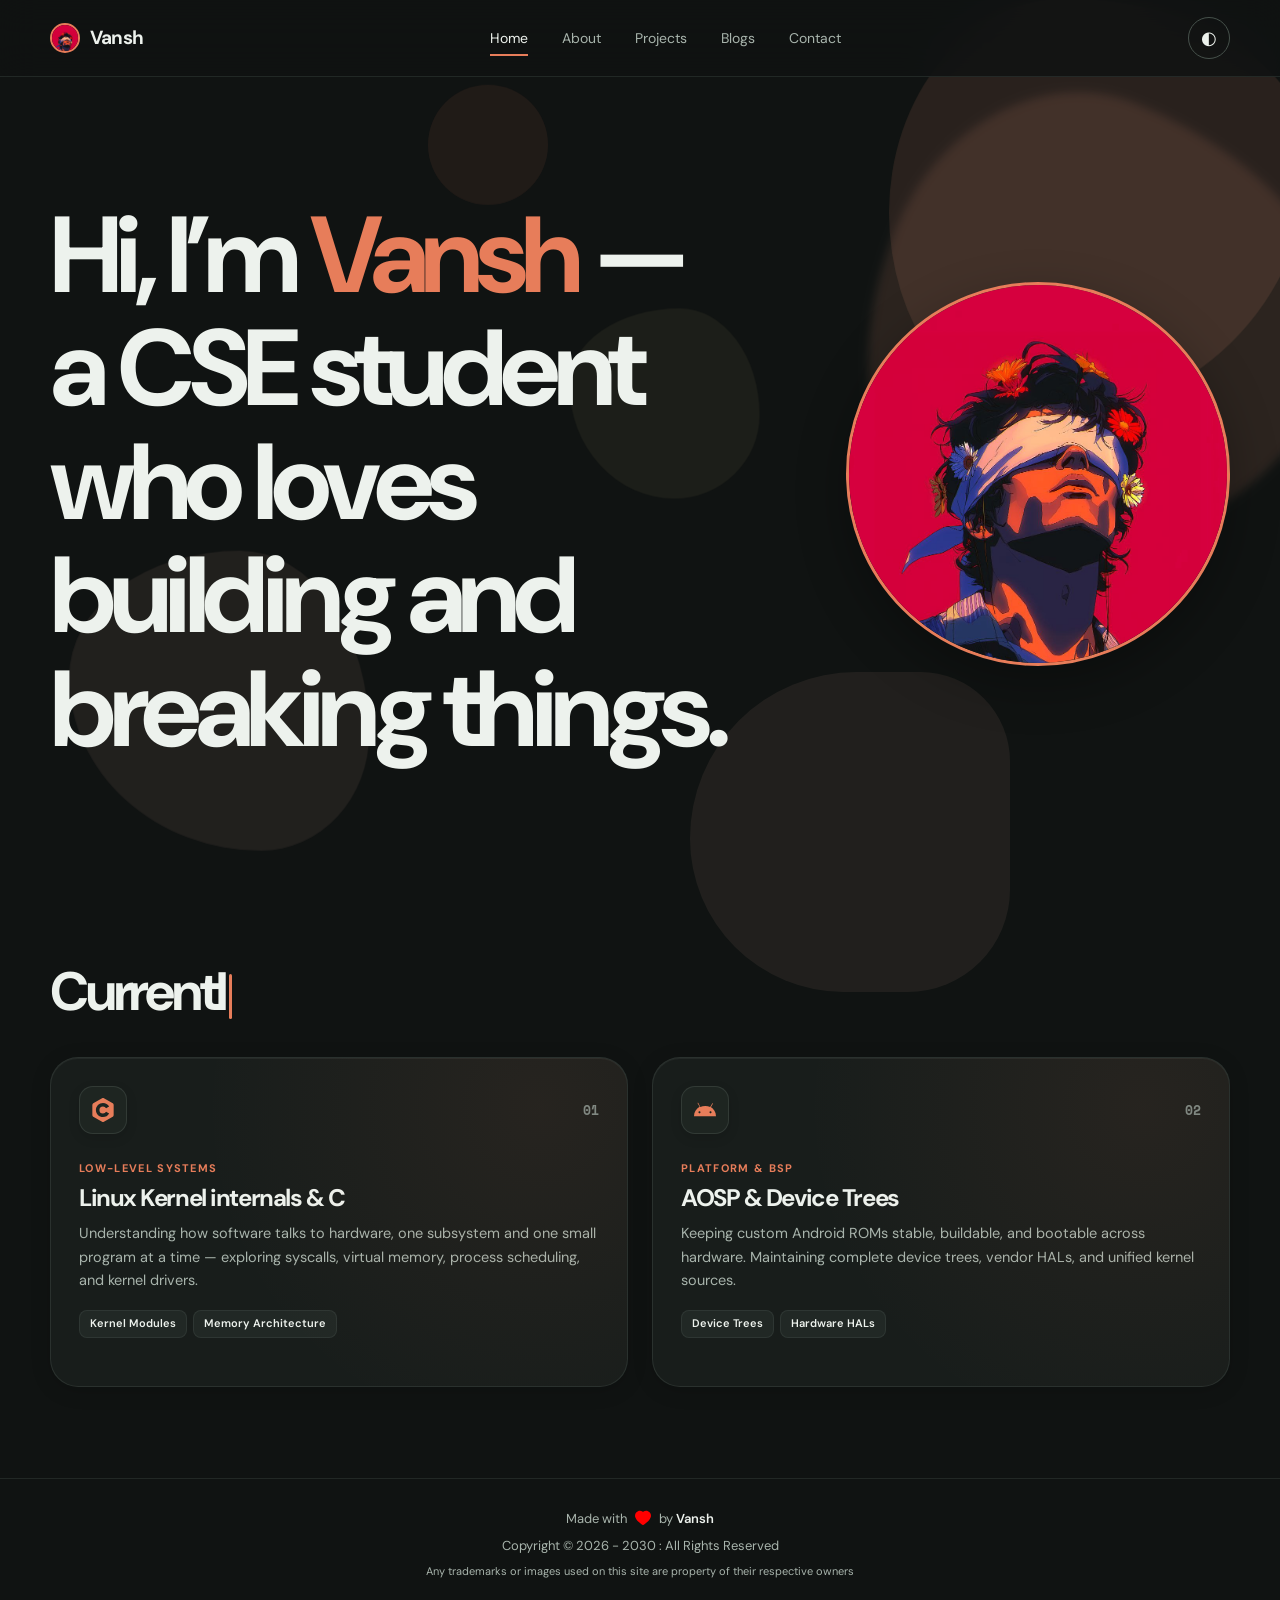
==== commit 24efab47: "Update project cards and skills display Add AxionOS project branding and Garnet build details, refre" ====
--- a/index.html
+++ b/index.html
@@ -15,7 +15,7 @@
 <link rel="preconnect" href="https://fonts.googleapis.com">
 <link rel="preconnect" href="https://fonts.gstatic.com" crossorigin>
 <link href="https://fonts.googleapis.com/css2?family=DM+Sans:wght@400;500;600;700&family=Space+Mono:wght@400;700&display=swap" rel="stylesheet">
-<link rel="stylesheet" href="css/style.css?v=20261009-1">
+<link rel="stylesheet" href="css/style.css?v=20261009-11">
 </head>
 <body>
 <div class="preloader">
--- a/css/style.css
+++ b/css/style.css
@@ -187,7 +187,7 @@
 .skill-rings { width: min(100%, 290px); margin-inline: auto; }
 .skill-rings-graphic { display: block; width: 100%; height: auto; overflow: visible; }
 .skill-ring-progress { fill: none; stroke-width: 14; }
-.skill-ring-progress { stroke: currentColor; stroke-dasharray: var(--skill-progress) 100; stroke-dashoffset: var(--skill-progress); stroke-linecap: round; }
+.skill-ring-progress { stroke: currentColor; stroke-dasharray: var(--skill-progress) 100; stroke-dashoffset: 0; stroke-linecap: round; }
 .skill-chart.visible .skill-ring-progress { animation: skill-ring-draw 1.6s cubic-bezier(.22, 1, .36, 1) var(--ring-delay, 0ms) both; }
 .skill-chart.visible .skill-ring-c { --ring-delay: 0ms; }
 .skill-chart.visible .skill-ring-shell { --ring-delay: 80ms; }
@@ -236,6 +236,9 @@
 .project-header { margin-bottom: 14px; }
 .project-kicker { display: block; font-size: 11px; font-weight: 700; letter-spacing: .12em; text-transform: uppercase; color: var(--primary); margin-bottom: 4px; }
 .project-info h3 { display: flex; align-items: center; gap: 8px; font-size: 24px; font-weight: 700; margin: 0 0 8px; line-height: 1.2; }
+.project-info h3.axionos-title { gap: 8px; }
+.axionos-wordmark { display: inline-flex; gap: .18em; }
+.project-info h3 > .project-brand-icon.axionos-brand-icon { flex-basis: 40px; width: 40px; min-width: 40px; max-width: 40px; height: 40px; min-height: 40px; max-height: 40px; }
 .project-info h3 .material-icons { font-size: 22px; color: var(--primary); }
 .project-info h3 > .project-brand-icon { display: block; flex: 0 0 32px; width: 32px; min-width: 32px; max-width: 32px; height: 32px; min-height: 32px; max-height: 32px; object-fit: contain; }
 .project-name-accent { color: var(--primary); }
@@ -244,7 +247,7 @@
 .project-description strong { color: var(--on-surface); }
 .project-highlights { list-style: none; padding: 0; margin: 0 0 20px; display: flex; flex-direction: column; gap: 7px; }
 .project-highlights li { position: relative; padding-left: 18px; font-size: 13px; line-height: 1.5; color: color-mix(in srgb, var(--on-surface) 88%, transparent); }
-.project-highlights li::before { content: '▹'; position: absolute; left: 0; top: 0; color: var(--primary); font-weight: 700; font-size: 13px; }
+.project-highlights li::before { content: ''; position: absolute; left: 2px; top: .55em; width: 6px; height: 6px; border-right: 2px solid var(--primary); border-bottom: 2px solid var(--primary); transform: rotate(-45deg); }
 .project-info .tags { margin-top: auto; margin-bottom: 20px; gap: 6px; }
 .project-info .tag { padding: 4px 10px; border-radius: 6px; font-size: 11px; font-weight: 700; background: color-mix(in srgb, var(--surface-3) 55%, transparent); border: 1px solid color-mix(in srgb, var(--outline) 35%, transparent); color: var(--on-surface); }
 .project-card-footer { display: flex; align-items: center; justify-content: space-between; gap: 12px; padding-top: 16px; border-top: 1px solid color-mix(in srgb, var(--outline) 30%, transparent); }
@@ -324,6 +327,7 @@
 .footer-inner strong { color: var(--on-surface); font-weight: 600; }
 .reveal { opacity: 0; transform: translate3d(0, 28px, 0) scale(.98); filter: blur(4px) saturate(.72); transition: opacity .72s var(--ease), transform .72s var(--ease), filter .72s var(--ease); will-change: opacity, transform, filter; transition-delay: var(--reveal-delay, 0ms); }
 .reveal.visible { opacity: 1; transform: none; filter: blur(0) saturate(1); }
+.skill-chart.reveal { opacity: 1; transform: none; filter: none; }
 .project-card.reveal { transform-origin: center bottom; }
 .btn:focus-visible, .icon-btn:focus-visible, .menu-btn:focus-visible, .filter:focus-visible, .gallery-item:focus-visible, .social:focus-visible, .text-link:focus-visible { outline: 3px solid var(--tertiary); outline-offset: 3px; }
 .preloader { position: fixed; inset: 0; z-index: 100; background: var(--bg); display: grid; place-items: center; transition: opacity .5s, visibility .5s; }
@@ -369,6 +373,7 @@
   .project-info { padding: 20px; font-size: 16px; }
   .project-info h3 { font-size: 32px; }
   .project-info h3 > .project-brand-icon { flex-basis: 27px; width: 27px; min-width: 27px; max-width: 27px; height: 27px; min-height: 27px; max-height: 27px; }
+  .project-info h3 > .project-brand-icon.axionos-brand-icon { flex-basis: 36px; width: 36px; min-width: 36px; max-width: 36px; height: 36px; min-height: 36px; max-height: 36px; }
   .project-info p { font-size: 16px; }
   .profile-placeholder { max-width: 300px; margin-inline: auto; }
   .bio { padding: 18px 0 18px 18px; }
@@ -380,8 +385,6 @@
   .footer-inner > * + * { margin-top: 8px; }
   .reveal { transform: translate3d(0, 16px, 0); filter: none; transition: opacity .45s var(--ease), transform .45s var(--ease); will-change: opacity, transform; transition-delay: 0ms; }
   .reveal.visible { filter: none; }
-  .skill-chart.reveal { opacity: 1; transform: none; filter: none; }
-  .skill-chart:not(.visible) .skill-ring-progress { stroke-dashoffset: 0; }
 }
 @media (max-width: 520px) {
   .tech-list { grid-template-columns: repeat(2, minmax(0, 1fr)); }
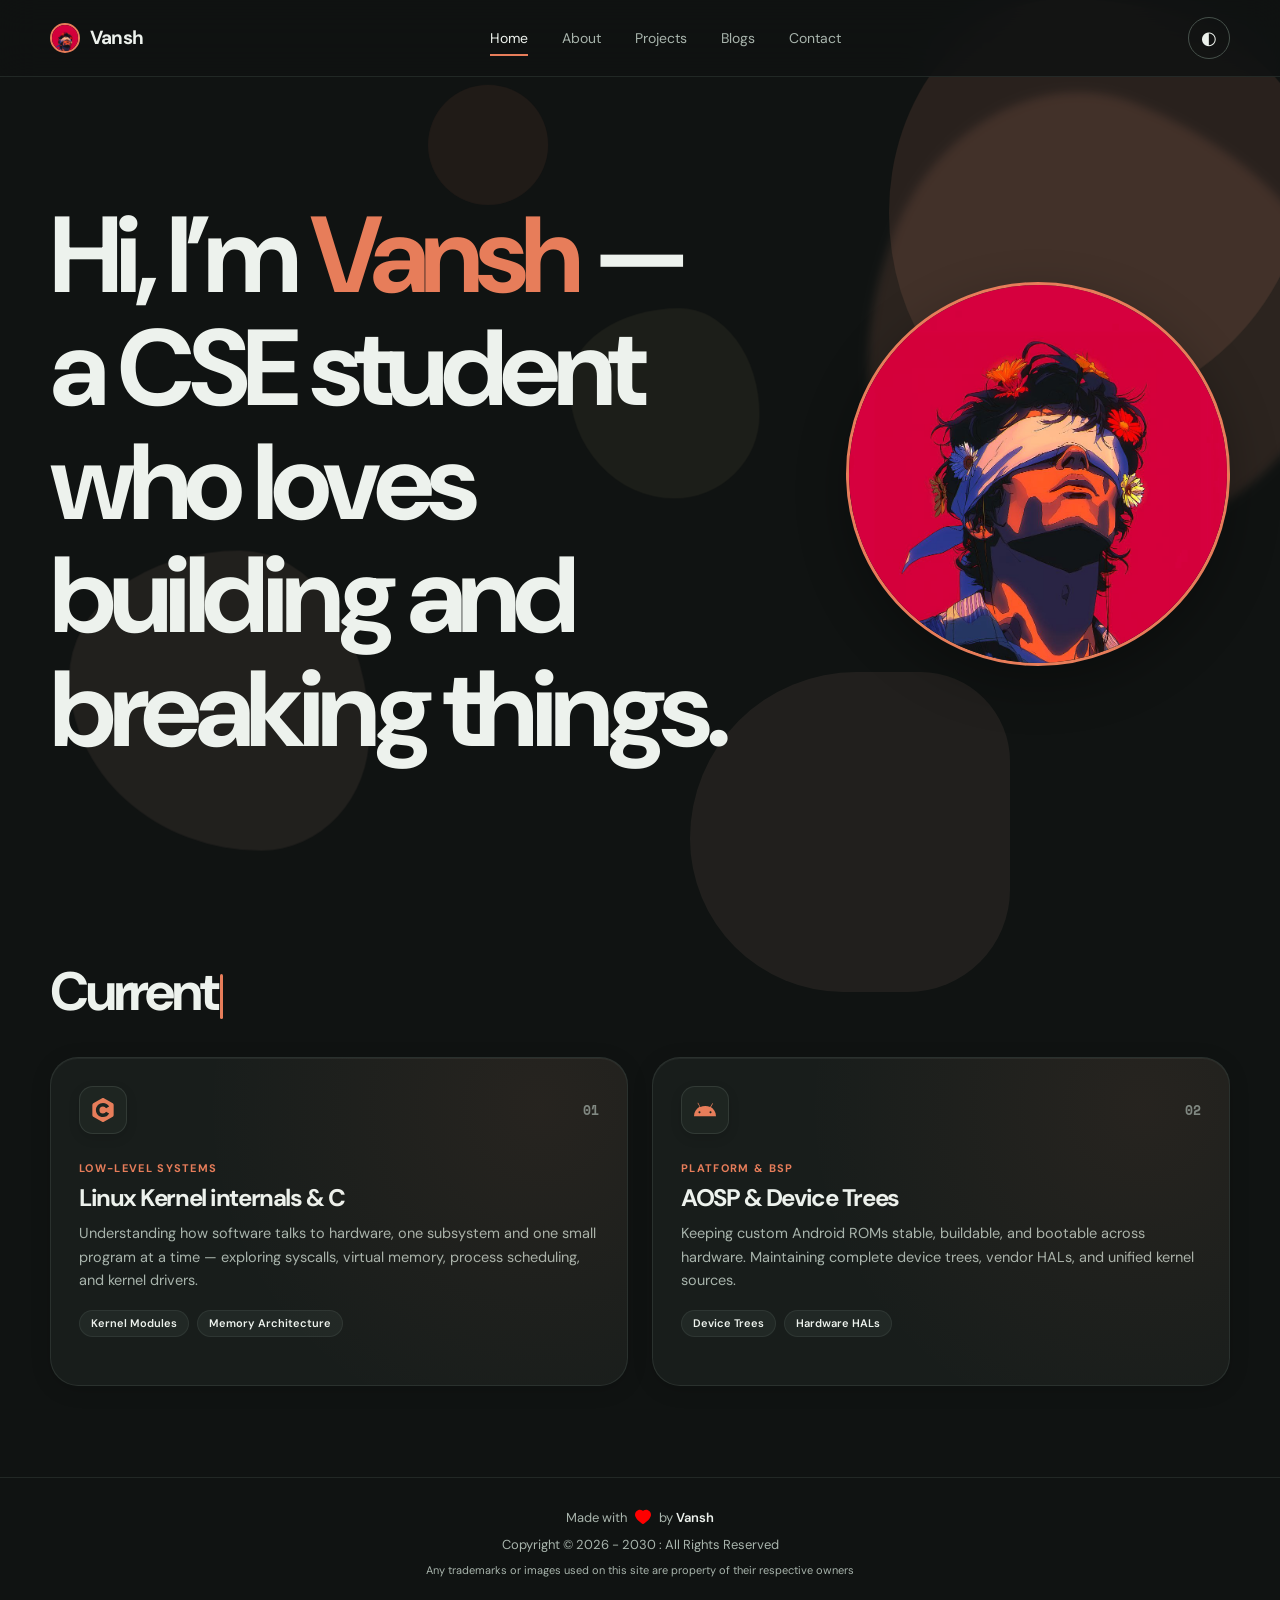
==== commit d1e956e1: "style: update stylesheet version and enhance skill connector functionality" ====
--- a/index.html
+++ b/index.html
@@ -15,7 +15,7 @@
 <link rel="preconnect" href="https://fonts.googleapis.com">
 <link rel="preconnect" href="https://fonts.gstatic.com" crossorigin>
 <link href="https://fonts.googleapis.com/css2?family=DM+Sans:wght@400;500;600;700&family=Space+Mono:wght@400;700&display=swap" rel="stylesheet">
-<link rel="stylesheet" href="css/style.css?v=20261009-11">
+<link rel="stylesheet" href="css/style.css?v=20261010-3">
 </head>
 <body>
 <div class="preloader">
--- a/css/style.css
+++ b/css/style.css
@@ -159,8 +159,8 @@
 .card-kicker { display: inline-block; font-size: 11px; font-weight: 700; letter-spacing: .12em; text-transform: uppercase; color: var(--primary); margin-bottom: 6px; }
 .current-card h3 { font-size: 24px; line-height: 1.2; margin: 0 0 10px; font-weight: 700; }
 .current-card p { font-size: 14.5px; line-height: 1.6; color: var(--muted); margin: 0 0 18px; }
-.card-chips { display: flex; flex-wrap: wrap; gap: 6px; margin-bottom: 20px; margin-top: auto; }
-.chip { padding: 4px 10px; border-radius: 8px; font-size: 11px; font-weight: 600; background: color-mix(in srgb, var(--surface-3) 60%, transparent); border: 1px solid color-mix(in srgb, var(--outline) 35%, transparent); color: var(--on-surface); transition: border-color .2s, background .2s; }
+.card-chips { display: flex; flex-wrap: wrap; align-items: center; justify-content: flex-start; gap: 8px; min-width: 0; margin-bottom: 20px; margin-top: auto; }
+.chip { max-width: 100%; padding: 5px 11px; border-radius: 999px; font-size: 11px; font-weight: 600; line-height: 1.35; overflow-wrap: anywhere; background: color-mix(in srgb, var(--surface-3) 60%, transparent); border: 1px solid color-mix(in srgb, var(--outline) 35%, transparent); color: var(--on-surface); transition: border-color .2s, background .2s; }
 .card-footer { display: flex; align-items: center; justify-content: space-between; gap: 8px; padding-top: 14px; border-top: 1px solid color-mix(in srgb, var(--outline) 30%, transparent); font-size: 12px; color: var(--muted); }
 .footer-telemetry code { font-family: 'Space Mono', monospace; color: var(--primary); font-weight: 700; font-size: 11px; }
 .footer-arrow { font-size: 15px; color: var(--primary); transition: transform .25s var(--ease); }
@@ -183,11 +183,12 @@
 .bio h2 { font-size: 42px; margin: 0 0 20px; }
 .bio p { max-width: 640px; margin-bottom: 20px; color: var(--on-surface); font-size: 18px; font-weight: 600; line-height: 1.75; }
 .bio p:last-child { margin-bottom: 0; }
-.skill-chart { display: grid; grid-template-columns: minmax(200px, .8fr) minmax(0, 1.2fr); align-items: center; gap: clamp(24px, 5vw, 60px); padding: clamp(24px, 4vw, 40px); }
-.skill-rings { width: min(100%, 290px); margin-inline: auto; }
+.skill-chart { position: relative; display: grid; grid-template-columns: minmax(200px, .8fr) minmax(0, 1.2fr); align-items: center; gap: clamp(24px, 5vw, 60px); padding: clamp(24px, 4vw, 40px); }
+.skill-rings { position: relative; z-index: 1; width: min(100%, 290px); margin-inline: auto; }
 .skill-rings-graphic { display: block; width: 100%; height: auto; overflow: visible; }
 .skill-ring-progress { fill: none; stroke-width: 14; }
 .skill-ring-progress { stroke: currentColor; stroke-dasharray: var(--skill-progress) 100; stroke-dashoffset: 0; stroke-linecap: round; }
+.skill-ring-progress { cursor: crosshair; pointer-events: stroke; }
 .skill-chart.visible .skill-ring-progress { animation: skill-ring-draw 1.6s cubic-bezier(.22, 1, .36, 1) var(--ring-delay, 0ms) both; }
 .skill-chart.visible .skill-ring-c { --ring-delay: 0ms; }
 .skill-chart.visible .skill-ring-shell { --ring-delay: 80ms; }
@@ -202,13 +203,23 @@
 .skill-ring-linux, .skill-legend-linux .skill-legend-swatch, .skill-legend-linux .skill-value { color: var(--skill-color-linux); }
 .skill-ring-aosp, .skill-legend-aosp .skill-legend-swatch, .skill-legend-aosp .skill-value { color: var(--skill-color-aosp); }
 .skill-legend { min-width: 0; margin: 0; padding: 0; list-style: none; }
-.skill-legend-item { display: grid; grid-template-columns: 10px minmax(0, 1fr) auto; align-items: center; gap: 14px; padding: 16px 0; border-bottom: 1px solid color-mix(in srgb, var(--outline) 28%, transparent); }
+.skill-legend-item { position: relative; z-index: 3; display: grid; grid-template-columns: 10px minmax(0, 1fr) auto; align-items: center; gap: 14px; padding: 16px 0; border-bottom: 1px solid color-mix(in srgb, var(--outline) 28%, transparent); outline: none; }
 .skill-legend-item:first-child { border-top: 1px solid color-mix(in srgb, var(--outline) 28%, transparent); }
+.skill-legend-item:focus-visible .skill-name { text-decoration: underline; text-decoration-color: currentColor; text-underline-offset: 3px; }
 .skill-legend-swatch { width: 9px; height: 9px; border-radius: 50%; background: currentColor; }
 .skill-legend-copy { display: grid; gap: 2px; }
 .skill-name { min-width: 0; font-size: 14px; font-weight: 700; }
 .skill-status { color: var(--muted); font-size: 12px; }
 .skill-value { font-family: 'Space Mono', monospace; font-size: 13px; font-weight: 700; }
+.skill-connector { position: absolute; z-index: 2; inset: 0; width: 100%; height: 100%; overflow: visible; pointer-events: none; opacity: 0; transition: opacity .18s ease; }
+.skill-chart.has-active-skill .skill-connector { opacity: 1; }
+.skill-connector-line { fill: none; stroke: currentColor; stroke-width: 1.5; stroke-linecap: round; vector-effect: non-scaling-stroke; opacity: .8; }
+.skill-connector-ring-endpoint { fill: currentColor; vector-effect: non-scaling-stroke; }
+.skill-connector-endpoint { fill: currentColor; stroke: var(--surface); stroke-width: 2; vector-effect: non-scaling-stroke; }
+.skill-chart[data-active-skill="c"] .skill-connector { color: var(--skill-color-c); }
+.skill-chart[data-active-skill="shell"] .skill-connector { color: var(--skill-color-shell); }
+.skill-chart[data-active-skill="linux"] .skill-connector { color: var(--skill-color-linux); }
+.skill-chart[data-active-skill="aosp"] .skill-connector { color: var(--skill-color-aosp); }
 .tech-list { display: grid; grid-template-columns: repeat(5, minmax(0, 1fr)); gap: 12px; }
 .tech { position: relative; display: flex; min-width: 0; min-height: 132px; flex-direction: column; align-items: center; justify-content: center; gap: 12px; padding: 20px 12px; color: var(--muted); text-align: center; overflow-wrap: anywhere; }
 .tech[data-tooltip]::after { content: attr(data-tooltip); position: absolute; bottom: calc(100% - 4px); left: 50%; z-index: 3; padding: 7px 10px; border: 1px solid var(--outline); border-radius: 7px; background: var(--surface); color: var(--on-surface); font-size: 12px; font-weight: 700; line-height: 1; white-space: nowrap; opacity: 0; pointer-events: none; transform: translate(-50%, 5px); transition: opacity .2s var(--ease), transform .2s var(--ease); }
@@ -248,8 +259,8 @@
 .project-highlights { list-style: none; padding: 0; margin: 0 0 20px; display: flex; flex-direction: column; gap: 7px; }
 .project-highlights li { position: relative; padding-left: 18px; font-size: 13px; line-height: 1.5; color: color-mix(in srgb, var(--on-surface) 88%, transparent); }
 .project-highlights li::before { content: ''; position: absolute; left: 2px; top: .55em; width: 6px; height: 6px; border-right: 2px solid var(--primary); border-bottom: 2px solid var(--primary); transform: rotate(-45deg); }
-.project-info .tags { margin-top: auto; margin-bottom: 20px; gap: 6px; }
-.project-info .tag { padding: 4px 10px; border-radius: 6px; font-size: 11px; font-weight: 700; background: color-mix(in srgb, var(--surface-3) 55%, transparent); border: 1px solid color-mix(in srgb, var(--outline) 35%, transparent); color: var(--on-surface); }
+.project-info .tags { display: flex; flex-wrap: wrap; align-items: center; justify-content: flex-start; gap: 8px; min-width: 0; margin-top: auto; margin-bottom: 20px; }
+.project-info .tag { max-width: 100%; padding: 5px 11px; border-radius: 999px; font-size: 11px; font-weight: 700; line-height: 1.35; overflow-wrap: anywhere; background: color-mix(in srgb, var(--surface-3) 55%, transparent); border: 1px solid color-mix(in srgb, var(--outline) 35%, transparent); color: var(--on-surface); }
 .project-card-footer { display: flex; align-items: center; justify-content: space-between; gap: 12px; padding-top: 16px; border-top: 1px solid color-mix(in srgb, var(--outline) 30%, transparent); }
 .project-status-note { display: inline-flex; align-items: center; gap: 6px; font-size: 12px; font-weight: 600; color: var(--muted); }
 .project-link-btn { display: inline-flex; align-items: center; gap: 4px; padding: 6px 14px; border-radius: 999px; font-size: 12px; font-weight: 700; background: color-mix(in srgb, var(--primary) 14%, transparent); color: var(--primary); border: 1px solid color-mix(in srgb, var(--primary) 28%, transparent); transition: background .2s var(--ease), color .2s var(--ease), transform .2s var(--ease), border-color .2s; }
@@ -375,6 +386,8 @@
   .project-info h3 > .project-brand-icon { flex-basis: 27px; width: 27px; min-width: 27px; max-width: 27px; height: 27px; min-height: 27px; max-height: 27px; }
   .project-info h3 > .project-brand-icon.axionos-brand-icon { flex-basis: 36px; width: 36px; min-width: 36px; max-width: 36px; height: 36px; min-height: 36px; max-height: 36px; }
   .project-info p { font-size: 16px; }
+  .project-info .tags { gap: 7px; margin-bottom: 18px; }
+  .card-chips { gap: 7px; margin-bottom: 18px; }
   .profile-placeholder { max-width: 300px; margin-inline: auto; }
   .bio { padding: 18px 0 18px 18px; }
   .bio p { font-size: 17px; }
@@ -386,11 +399,20 @@
   .reveal { transform: translate3d(0, 16px, 0); filter: none; transition: opacity .45s var(--ease), transform .45s var(--ease); will-change: opacity, transform; transition-delay: 0ms; }
   .reveal.visible { filter: none; }
 }
+@media (max-width: 640px) {
+  .skill-chart { grid-template-columns: minmax(0, 1fr); gap: 18px; padding: 20px 16px; }
+  .skill-rings { width: min(100%, 240px); }
+  .skill-legend { width: 100%; }
+  .skill-legend-item { gap: 8px; padding: 12px 0; }
+  .skill-name { font-size: 13px; }
+}
 @media (max-width: 520px) {
   .tech-list { grid-template-columns: repeat(2, minmax(0, 1fr)); }
-  .skill-chart { grid-template-columns: 1fr; gap: 18px; padding-bottom: 16px; }
+}
+@media (max-width: 340px) {
+  .skill-chart { grid-template-columns: 1fr; gap: 18px; padding: 24px; }
   .skill-rings { width: min(100%, 240px); }
-  .skill-legend-item { padding: 12px 0; }
+  .skill-legend-item { gap: 14px; }
 }
 @media (max-width: 1024px), (pointer: coarse) {
   .hero::before, .hero::after { display: none; animation: none; }
